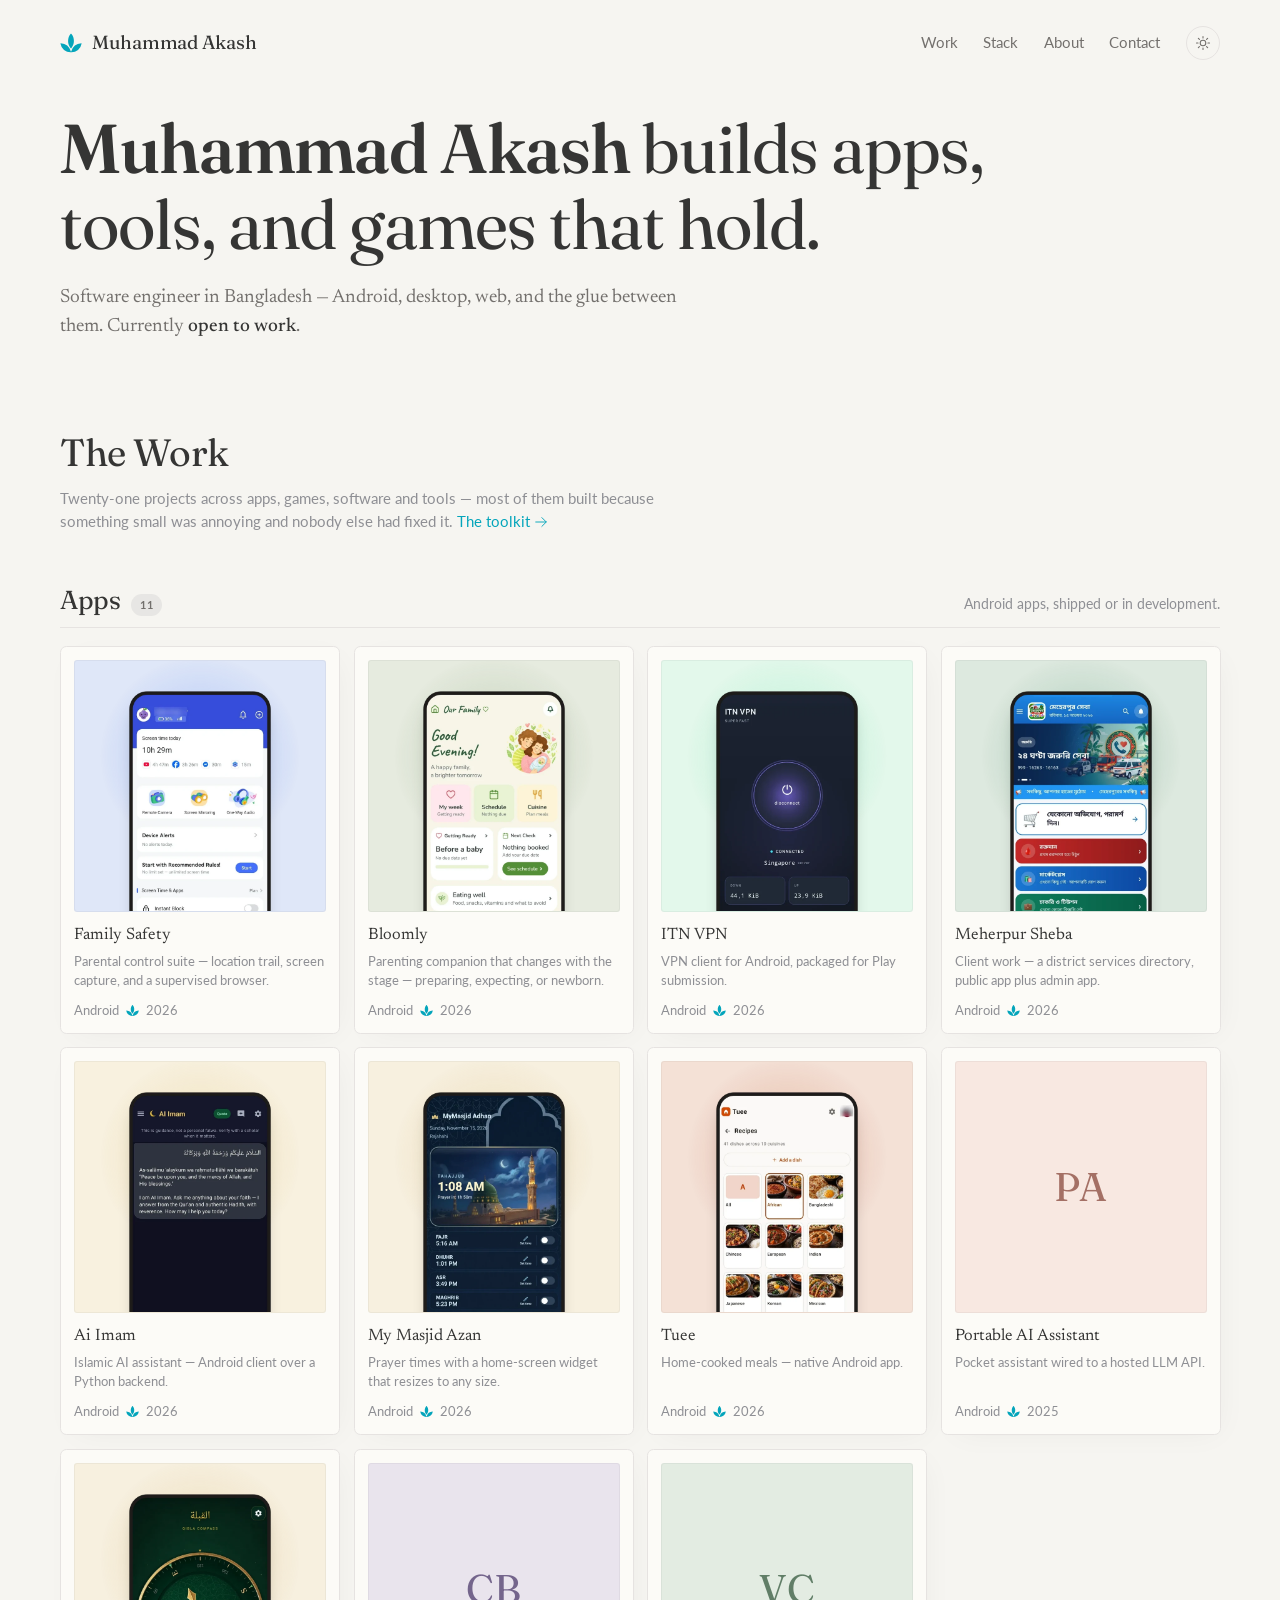
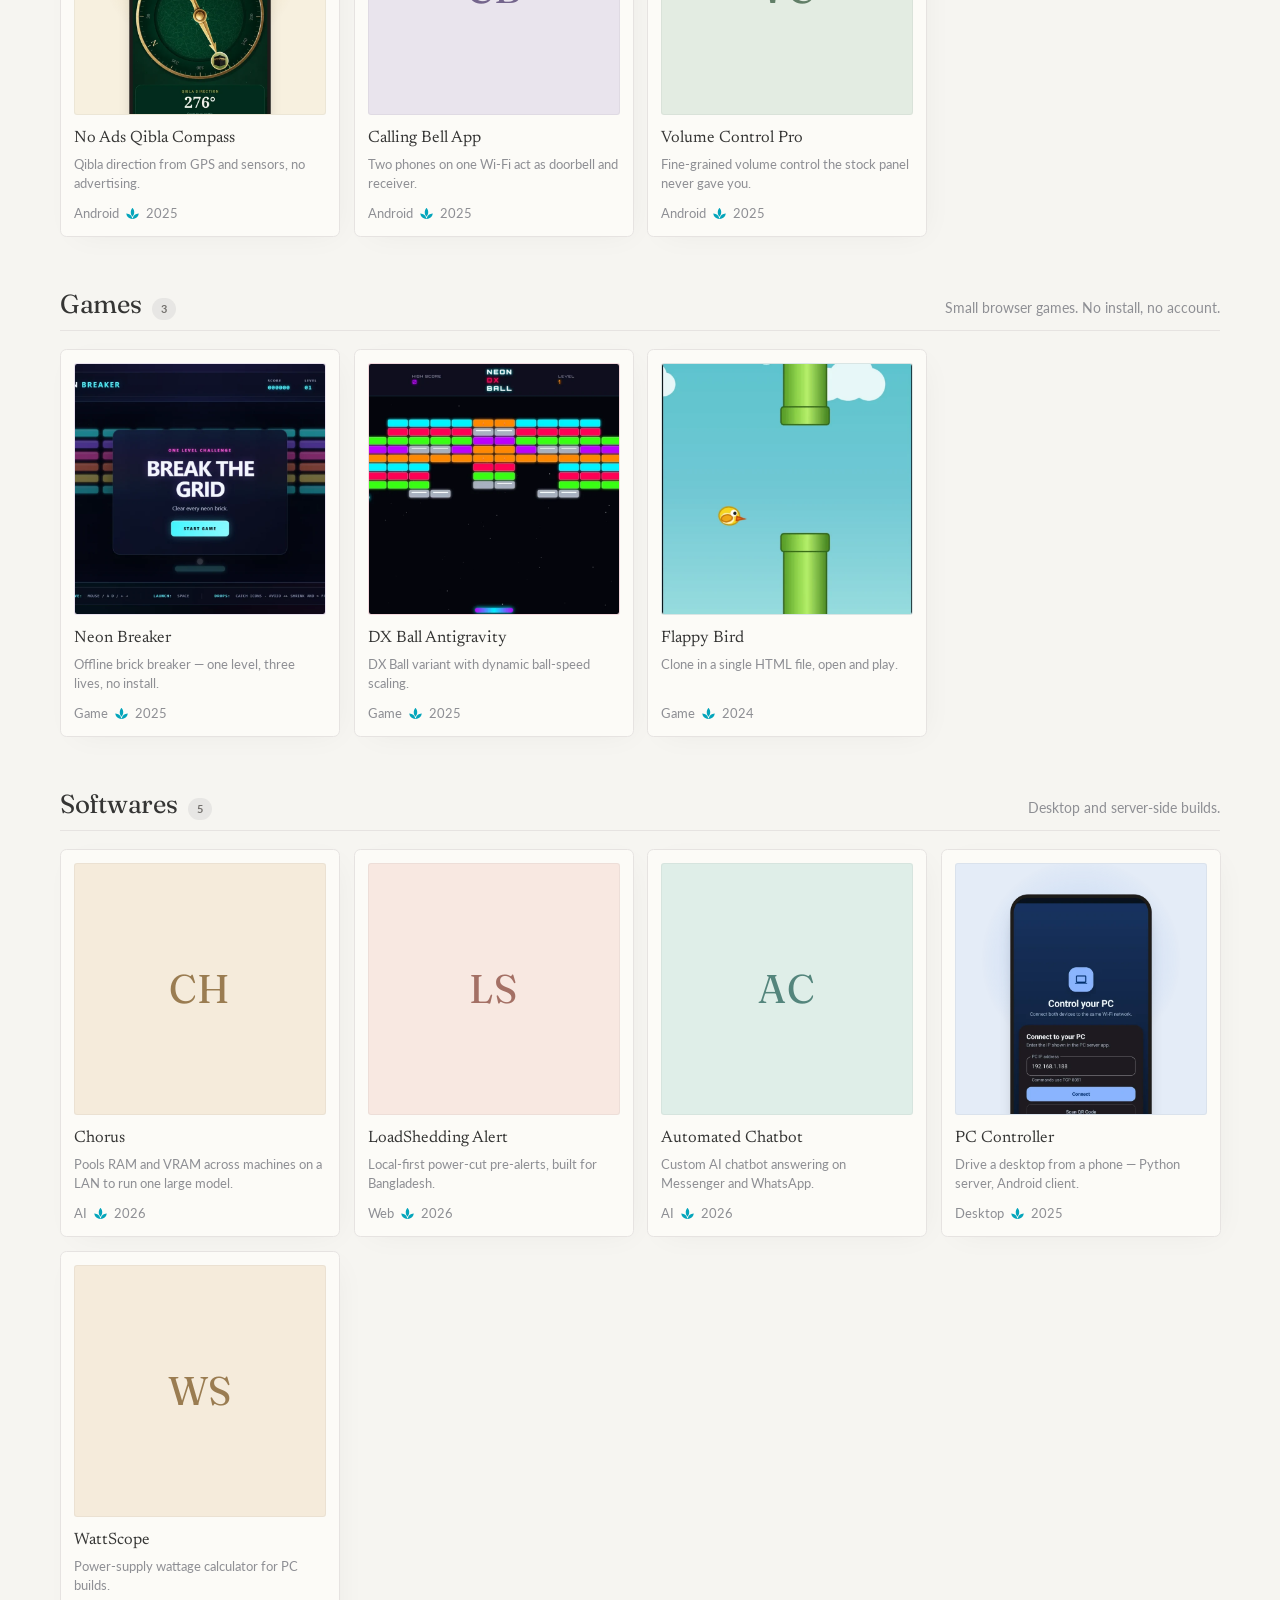
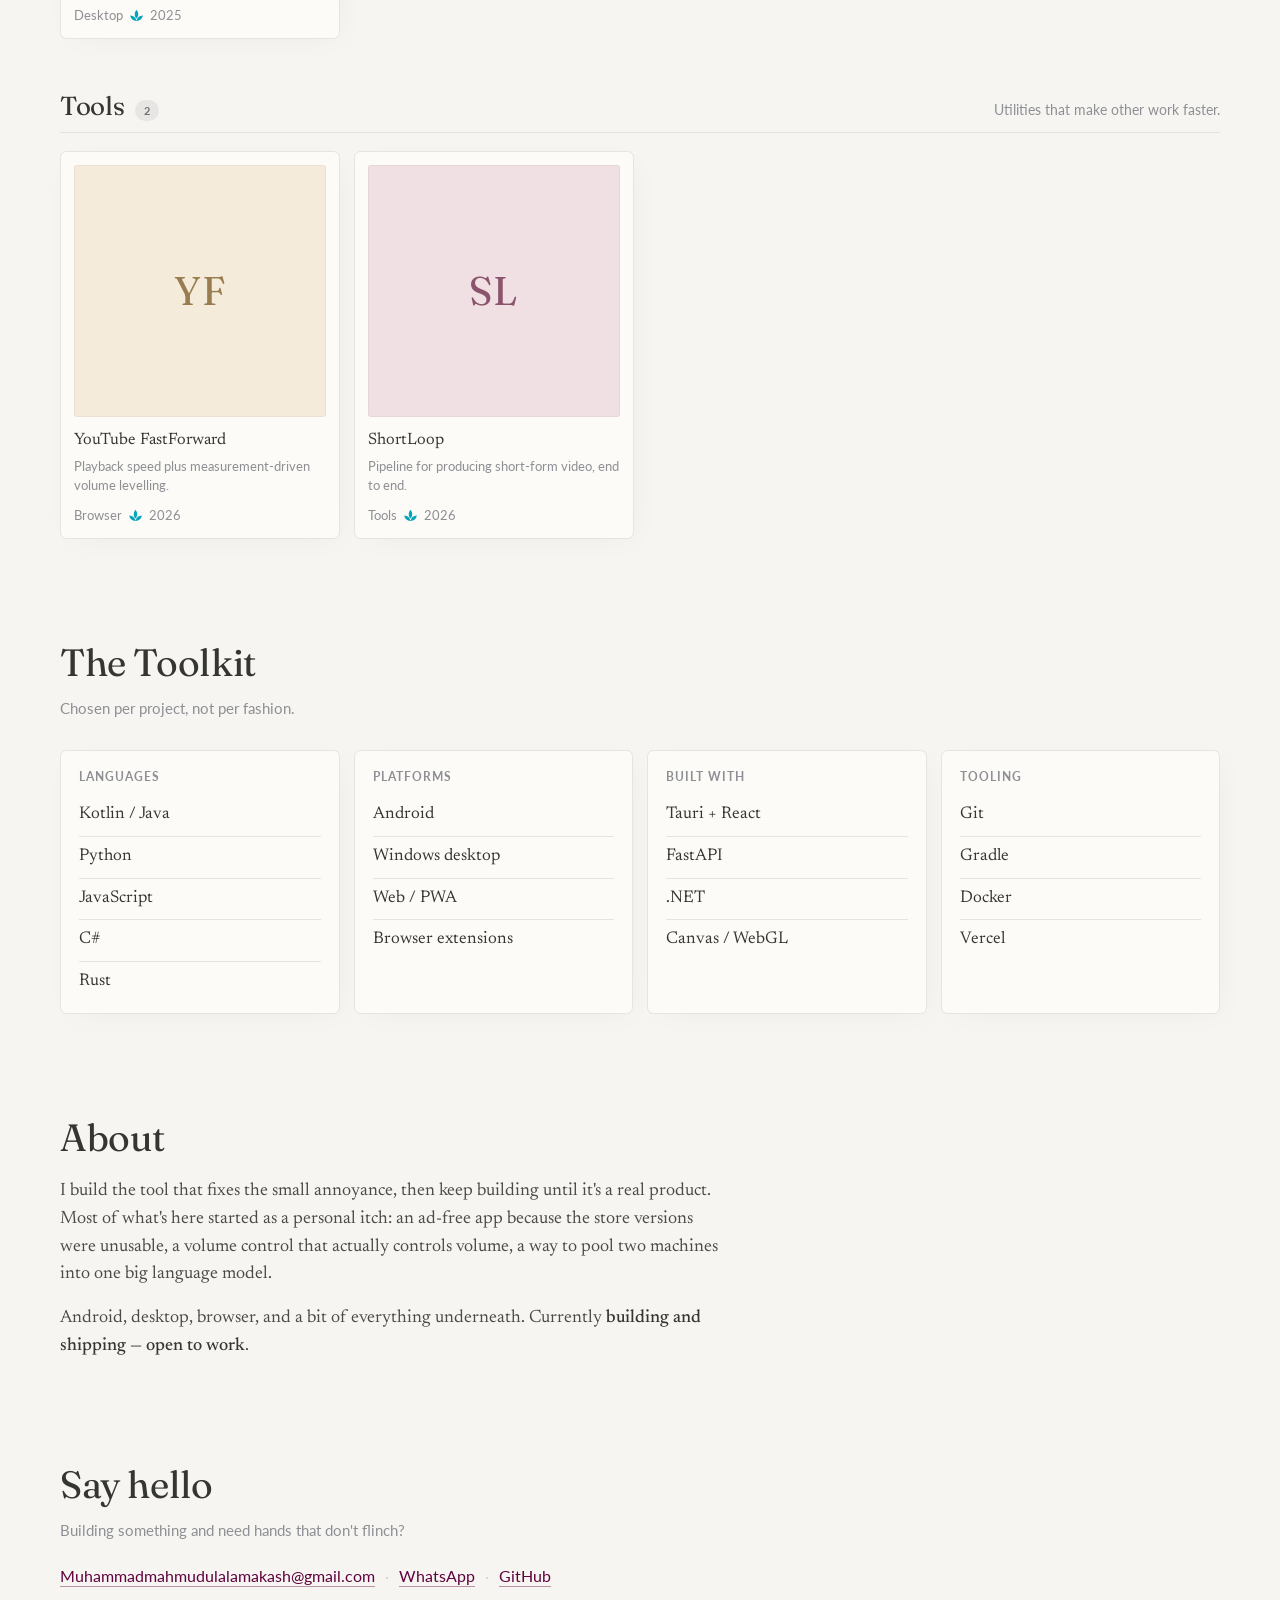
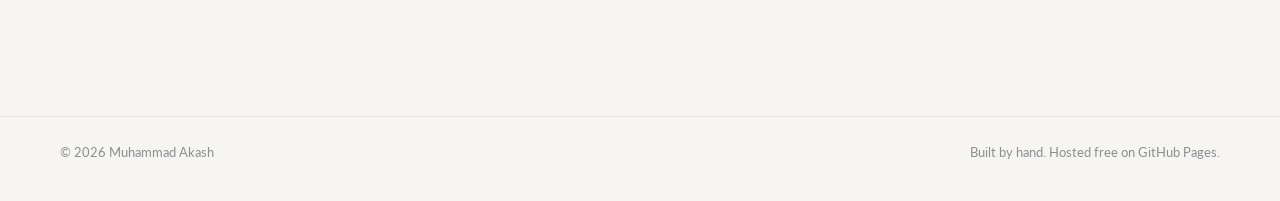
==== index.html @ bcdce010 "work: real gameplay shots for the three browser games Captured Neon Breaker, DX Ball Antigravity and" ====
<!DOCTYPE html>
<html lang="en">
<head>
<meta charset="UTF-8" />
<meta name="viewport" content="width=device-width, initial-scale=1" />
<title>Muhammad Akash</title>
<meta name="description" content="Muhammad Akash builds apps, tools, and games. Android, desktop, web — twenty-one projects." />
<meta name="color-scheme" content="light dark" />
<meta name="theme-color" content="#f6f5f1" />

<meta property="og:type" content="website" />
<meta property="og:title" content="Muhammad Akash" />
<meta property="og:description" content="Builds apps, tools, and games that hold. Android, desktop, web." />
<meta property="og:url" content="https://muhammad-akash.github.io/profile-site/" />
<meta property="og:image" content="https://muhammad-akash.github.io/profile-site/og.png" />
<meta name="twitter:card" content="summary_large_image" />
<meta name="twitter:image" content="https://muhammad-akash.github.io/profile-site/og.png" />

<link rel="icon" href="data:image/svg+xml,<svg xmlns='http://www.w3.org/2000/svg' viewBox='0 0 100 100'><rect width='100' height='100' rx='18' fill='%23f6f5f1'/><text x='50' y='72' font-size='62' font-family='Georgia,serif' text-anchor='middle' fill='%235f023e'>M</text></svg>" />

<link rel="preconnect" href="https://fonts.googleapis.com" />
<link rel="preconnect" href="https://fonts.gstatic.com" crossorigin />
<link rel="stylesheet" href="https://fonts.googleapis.com/css2?family=Fraunces:opsz,wght@9..144,400;9..144,600&family=Newsreader:ital,opsz,wght@0,6..72,400;0,6..72,500;1,6..72,400&family=Lato:wght@400;700&display=swap" />
<link rel="stylesheet" href="styles.css" />

<script>
  (function () {
    var h = document.documentElement;
    var saved = null;
    try { saved = localStorage.getItem('ma-theme'); } catch (e) {}
    if (saved === 'dark' || saved === 'light') h.dataset.theme = saved;
    else if (matchMedia('(prefers-color-scheme: dark)').matches) h.dataset.theme = 'dark';
    else h.dataset.theme = 'light';
  })();
</script>
</head>
<body>

<a class="skip" href="#work">Skip to work</a>

<svg width="0" height="0" style="position:absolute" aria-hidden="true">
  <defs>
    <symbol id="i-arrow" viewBox="0 0 24 24"><path d="M13.5 4.5 21 12l-7.5 7.5M21 12H3"/></symbol>
    <symbol id="i-sun" viewBox="0 0 24 24"><circle cx="12" cy="12" r="4.2"/><path d="M12 2.2v2.4M12 19.4v2.4M2.2 12h2.4M19.4 12h2.4M5 5l1.7 1.7M17.3 17.3 19 19M19 5l-1.7 1.7M6.7 17.3 5 19"/></symbol>
    <symbol id="i-moon" viewBox="0 0 24 24"><path d="M20 14.5A8.5 8.5 0 0 1 9.5 4a8.5 8.5 0 1 0 10.5 10.5Z"/></symbol>
    <symbol id="i-leaf" viewBox="0 0 24 24"><path d="M12.4 19.1a.5.5 0 0 1-.8 0c-5.2-5.6-5.2-15.7 0-21.1"/></symbol>
    <symbol id="i-sprout" viewBox="0 0 25 25">
      <g fill="none">
        <path fill="currentColor" d="M12.79 18.34a.41.41 0 0 1-.59 0c-4-4.22-4-12.11 0-16.32a.4.4 0 0 1 .59 0c4.06 4.21 4.06 12.1 0 16.32"/>
        <path fill="currentColor" d="M12.21 21.89a12.63 12.63 0 0 0-11.4-9.16.3.3 0 0 0-.31.33 11.67 11.67 0 0 0 12 10h.06a11.67 11.67 0 0 0 12-10 .3.3 0 0 0-.31-.33 12.63 12.63 0 0 0-11.4 9.16.3.3 0 0 1-.64 0"/>
      </g>
    </symbol>
  </defs>
</svg>

<nav class="navbar" aria-label="Main">
  <a class="logo" href="#" aria-label="Muhammad Akash, home">
    <svg class="logo-mark" viewBox="0 0 25 25" aria-hidden="true">
      <g fill="none">
        <path fill="currentColor" d="M12.79 18.34a.41.41 0 0 1-.59 0c-4-4.22-4-12.11 0-16.32a.4.4 0 0 1 .59 0c4.06 4.21 4.06 12.1 0 16.32"/>
        <path fill="currentColor" d="M12.21 21.89a12.63 12.63 0 0 0-11.4-9.16.3.3 0 0 0-.31.33 11.67 11.67 0 0 0 12 10h.06a11.67 11.67 0 0 0 12-10 .3.3 0 0 0-.31-.33 12.63 12.63 0 0 0-11.4 9.16.3.3 0 0 1-.64 0"/>
      </g>
    </svg>
    <span class="logo-word">Muhammad Akash</span>
  </a>

  <div class="nav-right">
    <a class="nav-link" href="#work">Work</a>
    <a class="nav-link" href="#stack">Stack</a>
    <a class="nav-link" href="#about">About</a>
    <a class="nav-link" href="#contact">Contact</a>
    <button class="theme-toggle" id="theme-toggle" type="button" aria-label="Toggle colour theme">
      <svg class="ico ico-sun"><use href="#i-sun"/></svg>
      <svg class="ico ico-moon"><use href="#i-moon"/></svg>
    </button>
  </div>
</nav>

<main>
  <div class="page-wrapper">

    <header class="page-header">
      <h1 class="title1 cascade" style="--cascade:0">
        <b>Muhammad Akash</b> builds apps, tools, and games that hold.
      </h1>
      <p class="subtitle cascade" style="--cascade:1">
        Software engineer in Bangladesh — Android, desktop, web, and the glue between them.
        Currently <b>open to work</b>.
      </p>
    </header>

    <div class="spacer-2xl"></div>

    <div class="cascade-fade" style="--cascade:2">

      <section id="work">
        <div class="section-head">
          <h2 class="garden-title">The Work</h2>
          <p class="subheader">
            Twenty-one projects across apps, games, software and tools — most of them
            built because something small was annoying and nobody else had fixed it.
            <a class="readmore" href="#stack">The toolkit <svg class="ico"><use href="#i-arrow"/></svg></a>
          </p>
        </div>

        <div class="group">
          <div class="group-head">
            <h3 class="group-title">Apps</h3>
            <span class="group-count">11</span>
            <p class="group-note">Android apps, shipped or in development.</p>
          </div>
          <div class="grid">

  <a class="card-link" href="project.html?p=family-safe">
              <article class="card">
                <div class="card-art" style="--tint:#2f6bff"><img src="img/family-safe/card.webp" alt="Family Safety — live location on a custom map" loading="lazy" /></div>
                <h3>Family Safety</h3>
                <p class="card-desc">Parental control suite — location trail, screen capture, and a supervised browser.</p>
                <div class="meta"><span>Android</span><svg class="growth"><use href="#i-sprout"/></svg><span>2026</span></div>
              </article>
            </a>

  <a class="card-link" href="project.html?p=bloomly">
              <article class="card">
                <div class="card-art" style="--tint:#5f8a4e"><img src="img/bloomly/card.webp" alt="Bloomly — the home screen" loading="lazy" /></div>
                <h3>Bloomly</h3>
                <p class="card-desc">Parenting companion that changes with the stage — preparing, expecting, or newborn.</p>
                <div class="meta"><span>Android</span><svg class="growth"><use href="#i-sprout"/></svg><span>2026</span></div>
              </article>
            </a>

  <a class="card-link" href="project.html?p=itn-vpn">
              <article class="card">
                <div class="card-art" style="--tint:#47e6a1"><img src="img/itn-vpn/card.webp" alt="ITN VPN — connected" loading="lazy" /></div>
                <h3>ITN VPN</h3>
                <p class="card-desc">VPN client for Android, packaged for Play submission.</p>
                <div class="meta"><span>Android</span><svg class="growth"><use href="#i-sprout"/></svg><span>2026</span></div>
              </article>
            </a>

  <a class="card-link" href="project.html?p=meherpur-sheba">
              <article class="card">
                <div class="card-art" style="--tint:#1f7a4d"><img src="img/meherpur-sheba/card.webp" alt="Meherpur Sheba — the directory home" loading="lazy" /></div>
                <h3>Meherpur Sheba</h3>
                <p class="card-desc">Client work — a district services directory, public app plus admin app.</p>
                <div class="meta"><span>Android</span><svg class="growth"><use href="#i-sprout"/></svg><span>2026</span></div>
              </article>
            </a>

  <a class="card-link" href="project.html?p=ai-imam">
              <article class="card">
                <div class="card-art" style="--tint:#e0b64a"><img src="img/ai-imam/card.webp" alt="AI Imam — the assistant" loading="lazy" /></div>
                <h3>Ai Imam</h3>
                <p class="card-desc">Islamic AI assistant — Android client over a Python backend.</p>
                <div class="meta"><span>Android</span><svg class="growth"><use href="#i-sprout"/></svg><span>2026</span></div>
              </article>
            </a>

  <a class="card-link" href="project.html?p=my-masjid-azan">
              <article class="card">
                <div class="card-art" style="--tint:#d9a94a"><img src="img/my-masjid-azan/card.webp" alt="My Masjid Adhan — prayer times" loading="lazy" /></div>
                <h3>My Masjid Azan</h3>
                <p class="card-desc">Prayer times with a home-screen widget that resizes to any size.</p>
                <div class="meta"><span>Android</span><svg class="growth"><use href="#i-sprout"/></svg><span>2026</span></div>
              </article>
            </a>

  <a class="card-link" href="project.html?p=tuee">
              <article class="card">
                <div class="card-art" style="--tint:#c2410c"><img src="img/tuee/card.webp" alt="Tuee — the recipe catalogue" loading="lazy" /></div>
                <h3>Tuee</h3>
                <p class="card-desc">Home-cooked meals — native Android app.</p>
                <div class="meta"><span>Android</span><svg class="growth"><use href="#i-sprout"/></svg><span>2026</span></div>
              </article>
            </a>

  <a class="card-link" href="project.html?p=portable-ai-assistant">
              <article class="card">
                <div class="card-art" style="--tint:#e0705c"><span>PA</span></div>
                <h3>Portable AI Assistant</h3>
                <p class="card-desc">Pocket assistant wired to a hosted LLM API.</p>
                <div class="meta"><span>Android</span><svg class="growth"><use href="#i-sprout"/></svg><span>2025</span></div>
              </article>
            </a>

  <a class="card-link" href="project.html?p=no-ads-qibla-compass">
              <article class="card">
                <div class="card-art" style="--tint:#d9a94a"><img src="img/no-ads-qibla-compass/card.webp" alt="Qibla Compass — the compass" loading="lazy" /></div>
                <h3>No Ads Qibla Compass</h3>
                <p class="card-desc">Qibla direction from GPS and sensors, no advertising.</p>
                <div class="meta"><span>Android</span><svg class="growth"><use href="#i-sprout"/></svg><span>2025</span></div>
              </article>
            </a>

  <a class="card-link" href="project.html?p=calling-bell-app">
              <article class="card">
                <div class="card-art" style="--tint:#7558b2"><span>CB</span></div>
                <h3>Calling Bell App</h3>
                <p class="card-desc">Two phones on one Wi-Fi act as doorbell and receiver.</p>
                <div class="meta"><span>Android</span><svg class="growth"><use href="#i-sprout"/></svg><span>2025</span></div>
              </article>
            </a>

  <a class="card-link" href="project.html?p=volume-control-pro">
              <article class="card">
                <div class="card-art" style="--tint:#4c8f5f"><span>VC</span></div>
                <h3>Volume Control Pro</h3>
                <p class="card-desc">Fine-grained volume control the stock panel never gave you.</p>
                <div class="meta"><span>Android</span><svg class="growth"><use href="#i-sprout"/></svg><span>2025</span></div>
              </article>
            </a>

          </div>
        </div>
        <div class="group">
          <div class="group-head">
            <h3 class="group-title">Games</h3>
            <span class="group-count">3</span>
            <p class="group-note">Small browser games. No install, no account.</p>
          </div>
          <div class="grid">

  <a class="card-link" href="project.html?p=neon-breaker">
              <article class="card">
                <div class="card-art" style="--tint:#b388ff"><img src="img/neon-breaker/card.webp" alt="Neon Breaker — one level, three lives" loading="lazy" /></div>
                <h3>Neon Breaker</h3>
                <p class="card-desc">Offline brick breaker — one level, three lives, no install.</p>
                <div class="meta"><span>Game</span><svg class="growth"><use href="#i-sprout"/></svg><span>2025</span></div>
              </article>
            </a>

  <a class="card-link" href="project.html?p=dx-ball-antigravity">
              <article class="card">
                <div class="card-art" style="--tint:#ff3d81"><img src="img/dx-ball-antigravity/card.webp" alt="DX Ball Antigravity — mid-game" loading="lazy" /></div>
                <h3>DX Ball Antigravity</h3>
                <p class="card-desc">DX Ball variant with dynamic ball-speed scaling.</p>
                <div class="meta"><span>Game</span><svg class="growth"><use href="#i-sprout"/></svg><span>2025</span></div>
              </article>
            </a>

  <a class="card-link" href="project.html?p=flappy-bird">
              <article class="card">
                <div class="card-art" style="--tint:#4aa3b8"><img src="img/flappy-bird/card.webp" alt="Flappy Bird — mid-flight" loading="lazy" /></div>
                <h3>Flappy Bird</h3>
                <p class="card-desc">Clone in a single HTML file, open and play.</p>
                <div class="meta"><span>Game</span><svg class="growth"><use href="#i-sprout"/></svg><span>2024</span></div>
              </article>
            </a>

          </div>
        </div>
        <div class="group">
          <div class="group-head">
            <h3 class="group-title">Softwares</h3>
            <span class="group-count">5</span>
            <p class="group-note">Desktop and server-side builds.</p>
          </div>
          <div class="grid">

  <a class="card-link" href="project.html?p=chorus">
              <article class="card">
                <div class="card-art" style="--tint:#c98a2e"><span>CH</span></div>
                <h3>Chorus</h3>
                <p class="card-desc">Pools RAM and VRAM across machines on a LAN to run one large model.</p>
                <div class="meta"><span>AI</span><svg class="growth"><use href="#i-sprout"/></svg><span>2026</span></div>
              </article>
            </a>

  <a class="card-link" href="project.html?p=loadshedding-alert">
              <article class="card">
                <div class="card-art" style="--tint:#e0705c"><span>LS</span></div>
                <h3>LoadShedding Alert</h3>
                <p class="card-desc">Local-first power-cut pre-alerts, built for Bangladesh.</p>
                <div class="meta"><span>Web</span><svg class="growth"><use href="#i-sprout"/></svg><span>2026</span></div>
              </article>
            </a>

  <a class="card-link" href="project.html?p=automated-chatbot">
              <article class="card">
                <div class="card-art" style="--tint:#2f9e8f"><span>AC</span></div>
                <h3>Automated Chatbot</h3>
                <p class="card-desc">Custom AI chatbot answering on Messenger and WhatsApp.</p>
                <div class="meta"><span>AI</span><svg class="growth"><use href="#i-sprout"/></svg><span>2026</span></div>
              </article>
            </a>

  <a class="card-link" href="project.html?p=pc-controller">
              <article class="card">
                <div class="card-art" style="--tint:#4f8ff7"><img src="img/pc-controller/card.webp" alt="PC Controller — connect to a PC" loading="lazy" /></div>
                <h3>PC Controller</h3>
                <p class="card-desc">Drive a desktop from a phone — Python server, Android client.</p>
                <div class="meta"><span>Desktop</span><svg class="growth"><use href="#i-sprout"/></svg><span>2025</span></div>
              </article>
            </a>

  <a class="card-link" href="project.html?p=wattscope">
              <article class="card">
                <div class="card-art" style="--tint:#c98a2e"><span>WS</span></div>
                <h3>WattScope</h3>
                <p class="card-desc">Power-supply wattage calculator for PC builds.</p>
                <div class="meta"><span>Desktop</span><svg class="growth"><use href="#i-sprout"/></svg><span>2025</span></div>
              </article>
            </a>

          </div>
        </div>
        <div class="group">
          <div class="group-head">
            <h3 class="group-title">Tools</h3>
            <span class="group-count">2</span>
            <p class="group-note">Utilities that make other work faster.</p>
          </div>
          <div class="grid">

  <a class="card-link" href="project.html?p=youtube-fastforward">
              <article class="card">
                <div class="card-art" style="--tint:#c98a2e"><span>YF</span></div>
                <h3>YouTube FastForward</h3>
                <p class="card-desc">Playback speed plus measurement-driven volume levelling.</p>
                <div class="meta"><span>Browser</span><svg class="growth"><use href="#i-sprout"/></svg><span>2026</span></div>
              </article>
            </a>

  <a class="card-link" href="project.html?p=shortloop">
              <article class="card">
                <div class="card-art" style="--tint:#a8306a"><span>SL</span></div>
                <h3>ShortLoop</h3>
                <p class="card-desc">Pipeline for producing short-form video, end to end.</p>
                <div class="meta"><span>Tools</span><svg class="growth"><use href="#i-sprout"/></svg><span>2026</span></div>
              </article>
            </a>

          </div>
        </div>
      </section>

      <section id="stack" class="section-gap">
        <div class="section-head">
          <h2 class="garden-title">The Toolkit</h2>
          <p class="subheader">Chosen per project, not per fashion.</p>
        </div>

        <div class="list-grid">
          <div class="list-card">
            <h3>Languages</h3>
            <ul><li>Kotlin / Java</li><li>Python</li><li>JavaScript</li><li>C#</li><li>Rust</li></ul>
          </div>
          <div class="list-card">
            <h3>Platforms</h3>
            <ul><li>Android</li><li>Windows desktop</li><li>Web / PWA</li><li>Browser extensions</li></ul>
          </div>
          <div class="list-card">
            <h3>Built with</h3>
            <ul><li>Tauri + React</li><li>FastAPI</li><li>.NET</li><li>Canvas / WebGL</li></ul>
          </div>
          <div class="list-card">
            <h3>Tooling</h3>
            <ul><li>Git</li><li>Gradle</li><li>Docker</li><li>Vercel</li></ul>
          </div>
        </div>
      </section>

      <section id="about" class="section-gap">
        <div class="section-head">
          <h2 class="garden-title">About</h2>
        </div>
        <div class="prose">
          <p>
            I build the tool that fixes the small annoyance, then keep building until it's
            a real product. Most of what's here started as a personal itch: an ad-free app
            because the store versions were unusable, a volume control that actually
            controls volume, a way to pool two machines into one big language model.
          </p>
          <p>
            Android, desktop, browser, and a bit of everything underneath. Currently
            <b>building and shipping — open to work</b>.
          </p>
        </div>
      </section>

      <section id="contact" class="section-gap">
        <div class="section-head">
          <h2 class="garden-title">Say hello</h2>
          <p class="subheader">Building something and need hands that don't flinch?</p>
        </div>
        <div class="contact-row">
          <a class="contact-link" href="mailto:Muhammadmahmudulalamakash@gmail.com">
            Muhammadmahmudulalamakash@gmail.com
          </a>
          <span class="contact-sep" aria-hidden="true">·</span>
          <a class="contact-link" href="https://wa.me/8801774593217" target="_blank" rel="noopener">WhatsApp</a>
          <span class="contact-sep" aria-hidden="true">·</span>
          <a class="contact-link" href="https://github.com/Muhammad-Akash" target="_blank" rel="noopener">GitHub</a>
        </div>
      </section>

    </div>
  </div>
</main>

<footer class="site-footer">
  <div class="footer-inner">
    <span>© <span id="year">2026</span> Muhammad Akash</span>
    <span class="footer-note">Built by hand. Hosted free on GitHub Pages.</span>
  </div>
</footer>

<script src="script.js" defer></script>
</body>
</html>
---- styles.css ----
/* ============================================================
   Muhammad Akash — warm editorial pass
   Palette, spacing and card behaviour after maggieappleton.com
   ============================================================ */

/* ---------- tokens ---------- */
:root {
  color-scheme: light;

  --white: #fff;
  --light-cream: #fcfbf7;
  --cream: #f6f5f1;
  --tinted-cream: #e6e3e1;

  --black: #353534;
  --gray-800: #4a4a46;
  --gray-600: #73706d;
  --gray-500: #8e8f94;
  --gray-300: #d3d3d1;

  --crimson: #5f023e;
  --bright-crimson: #960462;
  --sea-blue: #04a5bb;
  --purple: #7558b2;

  --font-display: 'Fraunces', 'Newsreader', Georgia, 'Times New Roman', serif;
  --font-body: 'Newsreader', Georgia, 'Times New Roman', serif;
  --font-sans: 'Lato', system-ui, -apple-system, 'Segoe UI', sans-serif;

  --radius-sm: .2rem;
  --radius: .4rem;
  --radius-lg: .6rem;

  --shadow-sm:
    .2px .2px .8px -10px #280a0004, .4px .4px 2px -10px #280a0005,
    .8px .8px 3.8px -10px #280a0006, 1.3px 1.3px 6.7px -10px #280a0008,
    2.5px 2.5px 12.5px -10px #280a0009, 6px 6px 30px -10px #280a000d;
  --shadow-md:
    .2px .4px .8px -10px #00000008, .4px .9px 2px -10px #00000008,
    .8px 1.8px 3.8px -10px #0000000a, 1.3px 3.1px 6.7px -10px #0000000b,
    2.5px 5.8px 12.5px -10px #0000000f, 6px 14px 30px -10px #00000014;

  --ease-out: cubic-bezier(.23, 1, .32, 1);
  --ease-spring: cubic-bezier(.34, 1.36, .64, 1);

  --gutter: clamp(20px, 4vw, 40px);
  --max: 1240px;
}

html[data-theme='dark'] {
  color-scheme: dark;
  --white: #252420;
  --light-cream: #252420;
  --cream: #1c1b18;
  --tinted-cream: #3a3835;

  --black: #c2bfba;
  --gray-800: #d4d1cc;
  --gray-600: #a8a5a0;
  --gray-500: #8e8f94;
  --gray-300: #4a4845;

  --crimson: #e85aab;
  --bright-crimson: #ff7ac4;
  --sea-blue: #2bc4da;
  --purple: #9b7fd9;

  --shadow-sm: 0 2px 8px rgba(0, 0, 0, .3);
  --shadow-md: 0 4px 16px rgba(0, 0, 0, .4);
}

/* ---------- reset ---------- */
*, *::before, *::after { box-sizing: border-box; }
html { -webkit-text-size-adjust: 100%; scroll-behavior: smooth; }

body {
  margin: 0;
  background: var(--cream);
  color: var(--black);
  font-family: var(--font-body);
  font-size: clamp(18px, 1.35vw, 21px);
  line-height: 1.45;
  -webkit-font-smoothing: antialiased;
  -moz-osx-font-smoothing: grayscale;
  font-optical-sizing: auto;
}

h1, h2, h3, h4, p, ul, ol, figure, dl, dd { margin: 0; padding: 0; }
ul, ol { list-style: none; }
a { color: inherit; text-decoration: none; }
img, svg { display: block; max-width: 100%; }
button { font: inherit; color: inherit; background: none; border: 0; cursor: pointer; }

:focus-visible { outline: 2px solid var(--sea-blue); outline-offset: 3px; border-radius: var(--radius-sm); }

.ico { width: 18px; height: 18px; fill: none; stroke: currentColor; stroke-width: 1.6; stroke-linecap: round; stroke-linejoin: round; }

.skip {
  position: absolute; left: -9999px; top: 0; z-index: 99;
  padding: 12px 18px; background: var(--crimson); color: var(--cream); border-radius: 0 0 var(--radius) 0;
  font-family: var(--font-sans); font-size: 14px;
}
.skip:focus { left: 0; }

/* ---------- nav ---------- */
.navbar {
  max-width: var(--max);
  margin: 0 auto;
  padding: 26px var(--gutter) 10px;
  display: flex; align-items: center; justify-content: space-between; gap: 20px;
}

.logo { display: inline-flex; align-items: center; gap: 10px; }
.logo-mark { width: 22px; height: 22px; color: var(--sea-blue); transition: transform .5s var(--ease-spring); }
.logo:hover .logo-mark { transform: rotate(-12deg) scale(1.08); }
.logo-word {
  font-family: var(--font-display);
  font-size: 19px; font-weight: 400; letter-spacing: -.005em;
}

.nav-right { display: flex; align-items: center; gap: clamp(14px, 2vw, 26px); }
.nav-link {
  font-family: var(--font-sans);
  font-size: 15px;
  color: var(--gray-600);
  transition: color .18s ease;
  position: relative;
}
.nav-link::after {
  content: ''; position: absolute; left: 0; right: 0; bottom: -3px;
  height: 1px; background: currentColor; transform: scaleX(0); transform-origin: left;
  transition: transform .25s var(--ease-out);
}
.nav-link:hover { color: var(--crimson); }
.nav-link:hover::after { transform: scaleX(1); }

.theme-toggle {
  display: grid; place-items: center;
  width: 34px; height: 34px;
  border: 1px solid var(--tinted-cream);
  border-radius: 50%;
  color: var(--gray-600);
  transition: color .18s, border-color .18s, transform .4s var(--ease-spring);
}
.theme-toggle:hover { color: var(--crimson); border-color: var(--gray-300); transform: rotate(15deg); }
.theme-toggle .ico { width: 16px; height: 16px; }
html[data-theme='light'] .ico-moon { display: none; }
html[data-theme='dark'] .ico-sun { display: none; }

/* ---------- page ---------- */
.page-wrapper {
  max-width: var(--max);
  margin: 0 auto;
  padding: 40px var(--gutter) 0;
}

.page-header { max-width: 1100px; }

.title1 {
  font-family: var(--font-display);
  font-size: clamp(34px, 5.4vw, 72px);
  font-weight: 400;
  line-height: 1.1;
  letter-spacing: -.015em;
  text-wrap: balance;
}
.title1 b { font-weight: 600; }

.subtitle {
  margin-top: 22px;
  max-width: 58ch;
  font-family: var(--font-body);
  font-size: clamp(17px, 1.5vw, 21px);
  line-height: 1.5;
  color: var(--gray-600);
}
.subtitle b { color: var(--black); font-weight: 500; }

.spacer-2xl { height: clamp(48px, 7vw, 90px); }

/* ---------- sections ---------- */
.section-gap { margin-top: clamp(56px, 8vw, 104px); }

.section-head { max-width: 900px; }

.garden-title {
  font-family: var(--font-display);
  font-size: clamp(25px, 3vw, 38px);
  font-weight: 400;
  letter-spacing: -.01em;
  line-height: 1.15;
}

.subheader {
  margin-top: 12px;
  font-family: var(--font-sans);
  font-size: 15px;
  line-height: 1.55;
  color: var(--gray-500);
  max-width: 66ch;
}

.readmore {
  color: var(--sea-blue);
  white-space: nowrap;
  display: inline-flex; align-items: center; gap: 4px;
}
.readmore .ico { width: 14px; height: 14px; transition: transform .25s var(--ease-out); }
.readmore:hover .ico { transform: translateX(3px); }

/* ---------- work groups ---------- */
.group + .group { margin-top: clamp(30px, 4vw, 48px); }

.group-head {
  display: flex;
  align-items: baseline;
  gap: 10px;
  flex-wrap: wrap;
  margin-top: clamp(34px, 4.5vw, 52px);
  padding-bottom: 10px;
  border-bottom: 1px solid var(--tinted-cream);
}

.group-title {
  font-family: var(--font-display);
  font-size: clamp(20px, 2.2vw, 26px);
  font-weight: 400;
  letter-spacing: -.01em;
  line-height: 1.2;
}

.group-count {
  font-family: var(--font-sans);
  font-size: 11px;
  font-weight: 700;
  letter-spacing: .05em;
  color: var(--gray-600);
  background: color-mix(in srgb, var(--gray-500) 14%, transparent);
  border-radius: 100px;
  padding: 3px 9px;
}

.group-note {
  font-family: var(--font-sans);
  font-size: 14px;
  color: var(--gray-500);
  margin-left: auto;
}

.group .grid { margin-top: 18px; }

/* ---------- work grid ---------- */
.grid {
  display: grid;
  grid-template-columns: repeat(4, minmax(0, 1fr));
  gap: 14px;
  margin-top: 30px;
}

.card-link { display: block; }

.card {
  display: flex; flex-direction: column;
  height: 100%;
  padding: 13px;
  background: var(--light-cream);
  border: 1px solid var(--tinted-cream);
  border-radius: var(--radius);
  box-shadow: var(--shadow-sm);
  transition: transform .24s var(--ease-spring), box-shadow .18s ease, border-color .18s ease;
  will-change: transform;
}
.card-link:hover .card {
  transform: scale(1.02);
  box-shadow: var(--shadow-md);
  border-color: var(--gray-300);
}
.card-link:active .card { transform: scale(1); transition-duration: .12s; }

.card-art {
  aspect-ratio: 1;
  border-radius: var(--radius-sm);
  display: grid; place-items: center;
  background: var(--cream);
  background: color-mix(in srgb, var(--tint, var(--gray-300)) 14%, var(--light-cream));
  border: 1px solid rgba(53, 53, 52, .05);
  overflow: hidden;
}
html[data-theme='dark'] .card-art {
  border-color: rgba(255, 255, 255, .04);
  background: color-mix(in srgb, var(--tint, var(--gray-300)) 22%, var(--light-cream));
}

.card-art span {
  font-family: var(--font-display);
  font-size: clamp(26px, 3.2vw, 40px);
  font-weight: 400;
  letter-spacing: .03em;
  color: color-mix(in srgb, var(--tint, var(--gray-500)) 45%, var(--gray-600));
  transition: transform .35s var(--ease-spring), color .2s;
}
.card-link:hover .card-art span { transform: scale(1.07); color: color-mix(in srgb, var(--tint, var(--crimson)) 70%, var(--gray-600)); }

.card-art img {
  width: 100%;
  height: 100%;
  display: block;
  object-fit: cover;
  transition: transform .6s var(--ease-out);
}
.card-link:hover .card-art img { transform: scale(1.045); }

.card h3 {
  margin: 13px 0 6px;
  font-family: var(--font-body);
  font-size: clamp(16.5px, 1.25vw, 18px);
  font-weight: 400;
  line-height: 1.3;
  transition: color .18s ease;
}
.card-link:hover h3 { color: var(--crimson); }

.card-desc {
  font-family: var(--font-sans);
  font-size: 13px;
  line-height: 1.45;
  color: var(--gray-500);
  flex: 1;
}

.meta {
  display: flex; align-items: center; gap: 7px;
  margin-top: 12px;
  font-family: var(--font-sans);
  font-size: 12.5px;
  color: var(--gray-500);
}
.growth { width: 13px; height: 13px; color: var(--sea-blue); flex: none; transform-origin: 50% 100%; }
.card-link:hover .growth { animation: sway .55s ease-in-out 1; }

@keyframes sway {
  0%, 100% { transform: rotate(0); }
  25% { transform: rotate(-10deg); }
  55% { transform: rotate(8deg); }
  80% { transform: rotate(-4deg); }
}

/* ---------- toolkit ---------- */
.list-grid {
  display: grid;
  grid-template-columns: repeat(4, minmax(0, 1fr));
  gap: 14px;
  margin-top: 30px;
}

.list-card {
  padding: 18px;
  background: var(--light-cream);
  border: 1px solid var(--tinted-cream);
  border-radius: var(--radius);
  box-shadow: var(--shadow-sm);
}
.list-card h3 {
  font-family: var(--font-sans);
  font-size: 11.5px; font-weight: 700;
  letter-spacing: .09em; text-transform: uppercase;
  color: var(--gray-500);
  margin-bottom: 10px;
}
.list-card li {
  font-family: var(--font-body);
  font-size: 17px;
  padding: 8px 0;
  border-bottom: 1px solid var(--tinted-cream);
}
.list-card li:last-child { border-bottom: 0; padding-bottom: 0; }

/* ---------- prose ---------- */
.prose { margin-top: 18px; }
.prose p {
  max-width: 66ch;
  margin-bottom: 16px;
  color: var(--gray-800);
  font-size: clamp(18px, 1.4vw, 20px);
  line-height: 1.55;
}
.prose p:last-child { margin-bottom: 0; }
.prose b { color: var(--black); font-weight: 500; }

/* ---------- contact ---------- */
.contact-row {
  display: flex; flex-wrap: wrap; align-items: center; gap: 10px;
  margin-top: 22px;
  font-family: var(--font-sans);
  font-size: 16px;
}
.contact-link {
  color: var(--crimson);
  text-decoration: underline;
  text-decoration-thickness: 1px;
  text-underline-offset: 4px;
  text-decoration-color: color-mix(in srgb, var(--crimson) 40%, transparent);
  transition: text-decoration-color .2s;
  word-break: break-word;
}
.contact-link:hover { text-decoration-color: var(--crimson); }
.contact-sep { color: var(--gray-300); }

/* ---------- footer ---------- */
.site-footer {
  margin-top: clamp(70px, 10vw, 130px);
  border-top: 1px solid var(--tinted-cream);
}
.footer-inner {
  max-width: var(--max);
  margin: 0 auto;
  padding: 26px var(--gutter) 40px;
  display: flex; justify-content: space-between; gap: 16px; flex-wrap: wrap;
  font-family: var(--font-sans);
  font-size: 13px;
  color: var(--gray-500);
}

/* ---------- cascade ---------- */
.cascade { animation: cascadeIn .7s var(--ease-out) both; animation-delay: calc(var(--cascade) * 100ms); }
.cascade-fade { animation: cascadeIn .8s var(--ease-out) both; animation-delay: calc(var(--cascade) * 100ms); }

@keyframes cascadeIn {
  from { opacity: 0; transform: translateY(10px); }
  to { opacity: 1; transform: none; }
}

/* ============================================================
   project page
   ============================================================ */
.project {
  max-width: var(--max);
  margin: 0 auto;
  padding: 30px var(--gutter) 0;
}

.back-link {
  display: inline-flex; align-items: center; gap: 7px;
  font-family: var(--font-sans); font-size: 14px;
  color: var(--gray-500);
  transition: color .18s, gap .18s;
}
.back-link .ico { width: 15px; height: 15px; transform: rotate(180deg); }
.back-link:hover { color: var(--crimson); gap: 10px; }

.project-kicker {
  margin-top: 34px;
  display: flex; align-items: center; gap: 9px;
  font-family: var(--font-sans);
  font-size: 12px; letter-spacing: .09em; text-transform: uppercase;
  color: var(--gray-500);
}
.project-kicker .sep { color: var(--gray-300); }

.project-title {
  margin-top: 12px;
  font-family: var(--font-display);
  font-size: clamp(36px, 5.6vw, 72px);
  font-weight: 400;
  line-height: 1.05;
  letter-spacing: -.02em;
}

.project-summary {
  margin-top: 16px;
  max-width: 58ch;
  font-size: clamp(18px, 1.5vw, 22px);
  line-height: 1.45;
  color: var(--gray-600);
}

.tags { display: flex; flex-wrap: wrap; gap: 6px; margin-top: 22px; }
.tags li {
  font-family: var(--font-sans);
  font-size: 12px;
  padding: 5px 10px;
  border: 1px solid var(--tinted-cream);
  border-radius: 99px;
  color: var(--gray-600);
  background: var(--light-cream);
}

.project-cover {
  margin: 40px 0 52px;
  aspect-ratio: 16 / 6.5;
  border-radius: var(--radius-lg);
  border: 1px solid var(--tinted-cream);
  background: var(--cream);
  display: grid; place-items: center;
  overflow: hidden;
}
.cover-tile { display: grid; place-items: center; gap: 8px; }
.cover-initials {
  font-family: var(--font-display);
  font-size: clamp(56px, 11vw, 130px);
  line-height: .85;
  letter-spacing: .02em;
  color: rgba(53, 53, 52, .18);
}
html[data-theme='dark'] .cover-initials { color: rgba(194, 191, 186, .18); }
.cover-note {
  font-family: var(--font-sans);
  font-size: 11px; letter-spacing: .14em; text-transform: uppercase;
  color: var(--gray-500);
}
.cover-img { width: 100%; height: 100%; object-fit: cover; }

.project-grid {
  display: grid;
  grid-template-columns: minmax(0, 1fr) 270px;
  gap: clamp(28px, 4vw, 60px);
  align-items: start;
}

.project-body { display: grid; gap: 34px; max-width: 66ch; }
.project-body h2 {
  font-family: var(--font-display);
  font-size: clamp(22px, 2.4vw, 30px);
  font-weight: 400;
  letter-spacing: -.01em;
  margin-bottom: 10px;
}
.project-body p {
  color: var(--gray-800);
  font-size: clamp(17px, 1.35vw, 19px);
  line-height: 1.6;
  margin-bottom: 12px;
}
.project-body p:last-child { margin-bottom: 0; }

.project-aside {
  display: grid; gap: 12px;
  position: sticky; top: 24px;
}
.spec {
  padding: 16px;
  background: var(--light-cream);
  border: 1px solid var(--tinted-cream);
  border-radius: var(--radius);
  box-shadow: var(--shadow-sm);
}
.spec h2 {
  font-family: var(--font-sans);
  font-size: 11px; font-weight: 700;
  letter-spacing: .09em; text-transform: uppercase;
  color: var(--gray-500);
  margin-bottom: 12px;
}
.spec dl { display: grid; gap: 9px; }
.spec dl > div { display: flex; align-items: baseline; justify-content: space-between; gap: 12px; }
.spec dt { font-family: var(--font-sans); font-size: 13px; color: var(--gray-500); }
.spec dd { font-family: var(--font-sans); font-size: 13px; color: var(--black); text-align: right; }
.spec-stack { display: flex; flex-wrap: wrap; gap: 5px; }
.spec-stack li {
  font-family: var(--font-sans); font-size: 11.5px;
  padding: 4px 8px; border-radius: 99px;
  border: 1px solid var(--tinted-cream);
  color: var(--gray-600);
}
.spec-links { display: grid; gap: 8px; }
.spec-links a { font-family: var(--font-sans); font-size: 13px; color: var(--crimson); text-decoration: underline; text-underline-offset: 3px; }

.gallery {
  display: grid;
  grid-template-columns: repeat(3, minmax(0, 1fr));
  gap: 20px;
  margin-top: 52px;
}
@media (max-width: 900px) {
  .gallery { grid-template-columns: repeat(2, minmax(0, 1fr)); }
}
@media (max-width: 560px) {
  .gallery { grid-template-columns: minmax(0, 1fr); }
}
.gallery figure {
  border: 1px solid var(--tinted-cream);
  border-radius: var(--radius);
  overflow: hidden;
  background: var(--light-cream);
}
.gallery img { width: 100%; height: auto; display: block; }

/* a single screenshot gets more room than one grid column */
.gallery:has(figure:only-child) figure { grid-column: span 2; }
@media (max-width: 560px) {
  .gallery:has(figure:only-child) figure { grid-column: span 1; }
}
.gallery figcaption {
  padding: 12px 16px;
  font-family: var(--font-sans); font-size: 12.5px; color: var(--gray-500);
  border-top: 1px solid var(--tinted-cream);
}

.pager { display: grid; grid-template-columns: 1fr 1fr; gap: 14px; margin-top: 64px; }
.pager[hidden] { display: none; }
.pager-link {
  display: grid; gap: 6px;
  padding: 20px;
  border: 1px solid var(--tinted-cream);
  border-radius: var(--radius);
  background: var(--light-cream);
  box-shadow: var(--shadow-sm);
  transition: transform .24s var(--ease-spring), box-shadow .18s;
}
.pager-link:hover { transform: scale(1.02); box-shadow: var(--shadow-md); }
.pager-link span { font-family: var(--font-sans); font-size: 12px; color: var(--gray-500); }
.pager-link strong { font-family: var(--font-display); font-size: 22px; font-weight: 400; }
.pager-next { text-align: right; }

.project-note {
  padding: 20px;
  border: 1px solid var(--tinted-cream);
  border-radius: var(--radius);
  background: var(--light-cream);
  font-family: var(--font-sans); font-size: 15px; color: var(--gray-600);
}
.project-note[hidden] { display: none; }

/* ---------- responsive ---------- */
@media (max-width: 1080px) {
  .grid, .list-grid { grid-template-columns: repeat(3, minmax(0, 1fr)); }
  .project-grid { grid-template-columns: 1fr; }
  .project-aside { position: static; grid-template-columns: repeat(auto-fit, minmax(200px, 1fr)); }
}

@media (max-width: 760px) {
  .navbar { padding-top: 20px; }
  .nav-link { display: none; }
  .grid { grid-template-columns: repeat(2, minmax(0, 1fr)); gap: 12px; }
  .list-grid { grid-template-columns: repeat(2, minmax(0, 1fr)); }
  .card { padding: 11px; }
  .card h3 { margin-top: 11px; }
  .pager { grid-template-columns: 1fr; }
  .pager-next { text-align: left; }
  .project-cover { aspect-ratio: 16 / 9; margin: 28px 0 36px; }
}

@media (max-width: 460px) {
  .grid { grid-template-columns: 1fr; }
  .list-grid { grid-template-columns: 1fr; }
  .footer-inner { flex-direction: column; gap: 8px; }
  .contact-row { font-size: 15px; }
}

@media (prefers-reduced-motion: reduce) {
  *, *::before, *::after {
    animation-duration: .001ms !important;
    animation-iteration-count: 1 !important;
    transition-duration: .001ms !important;
  }
  html { scroll-behavior: auto; }
}
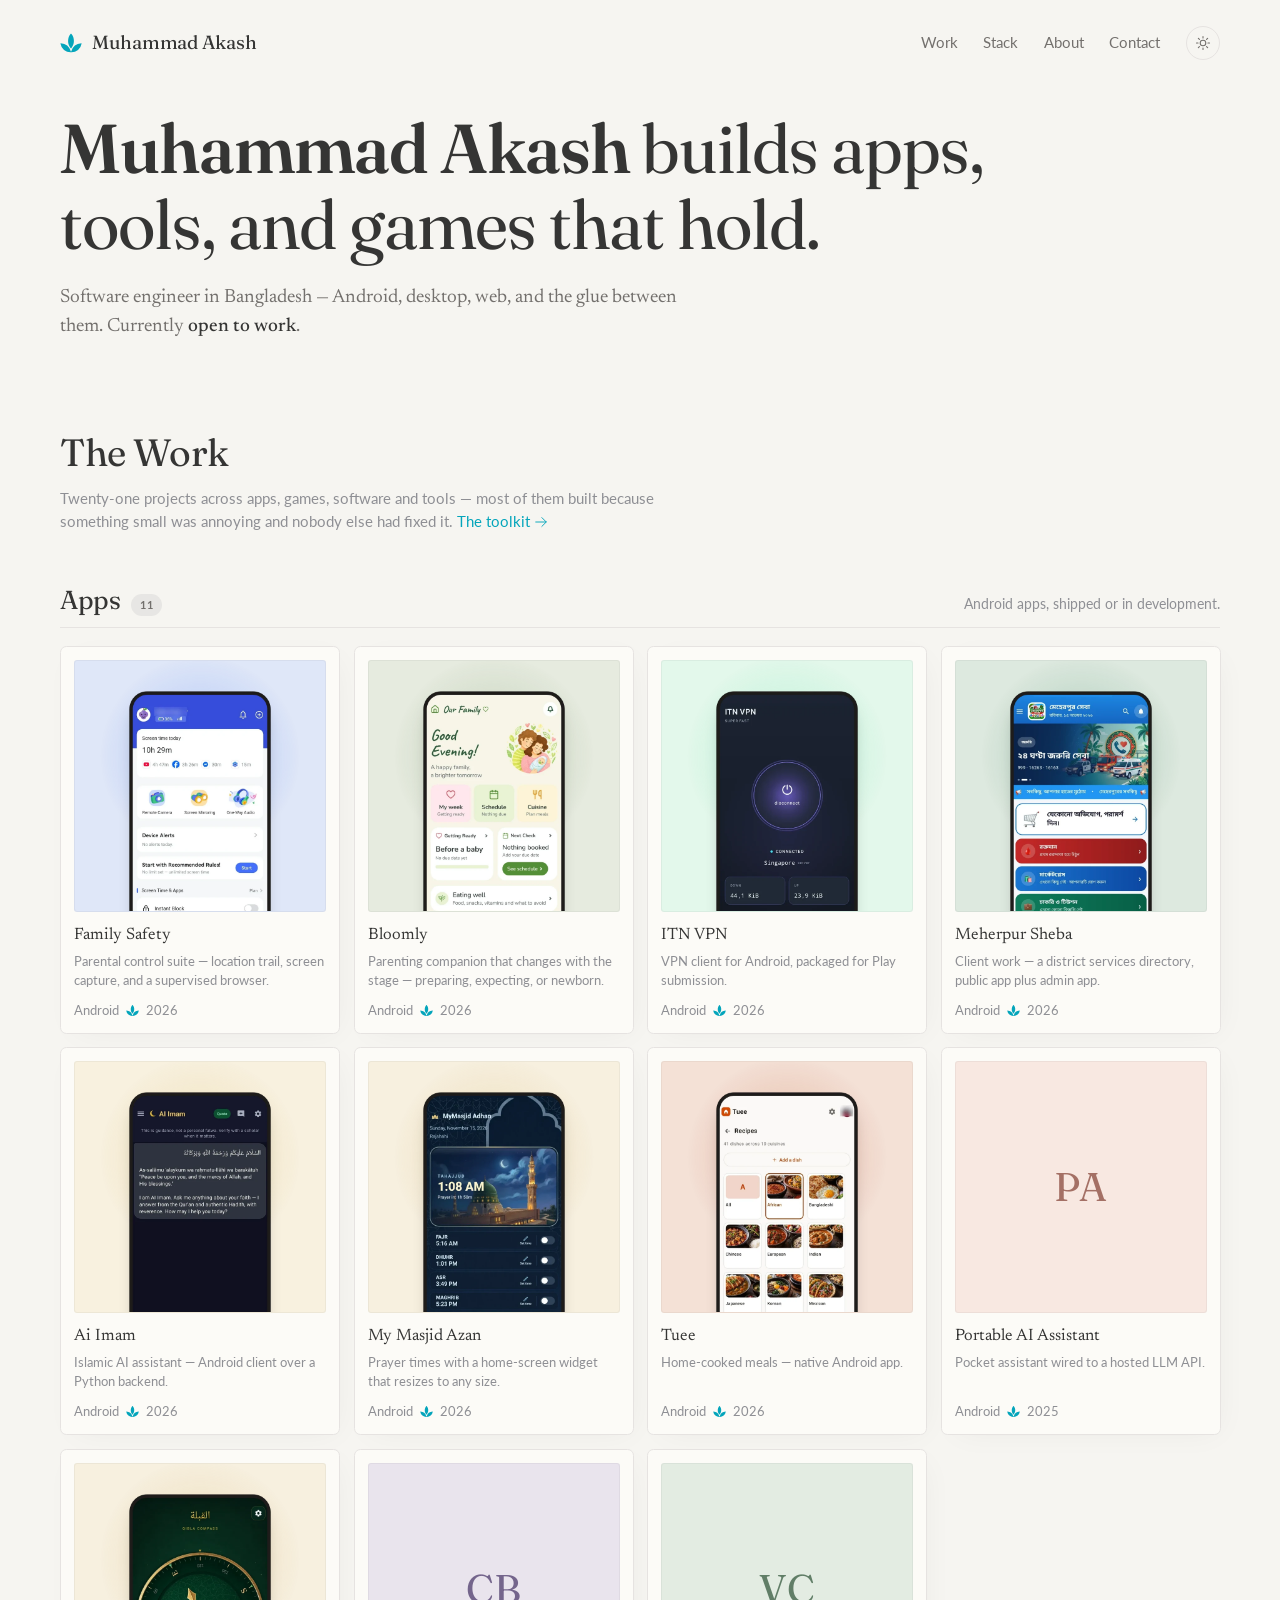
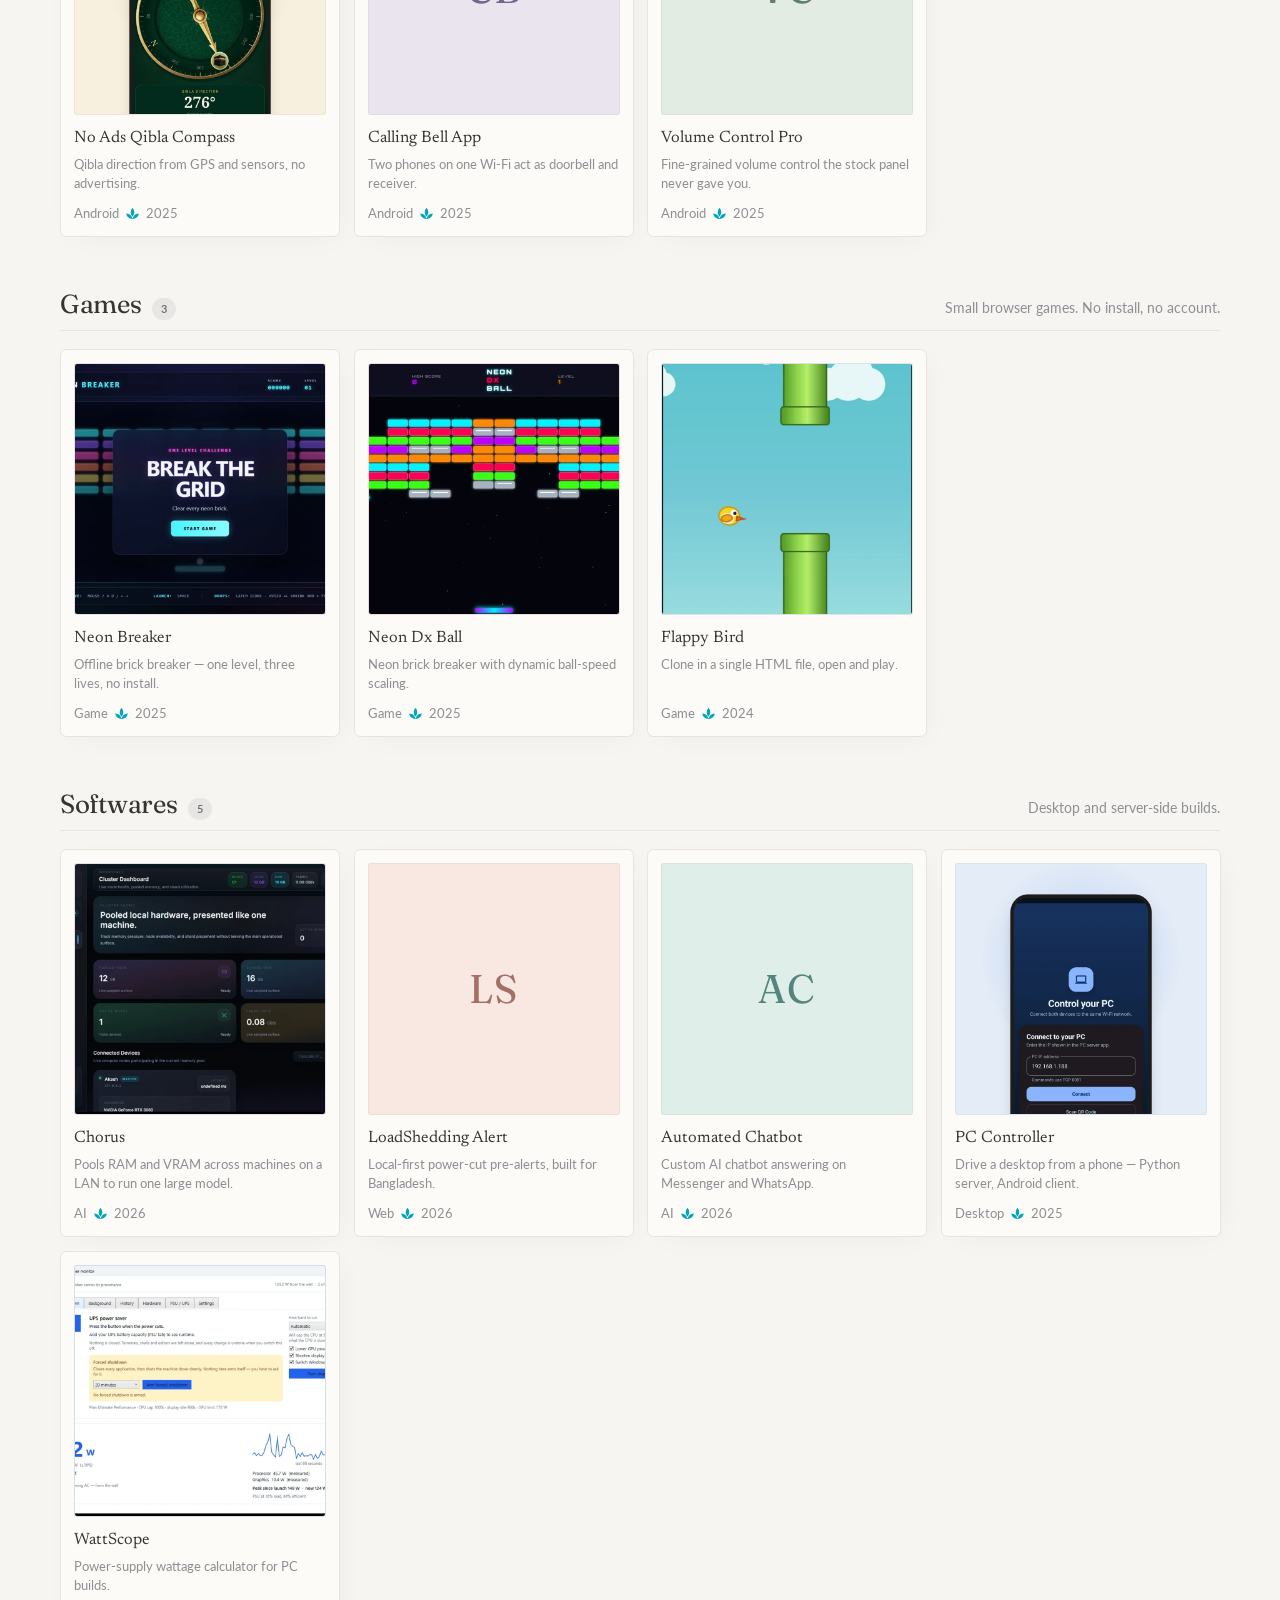
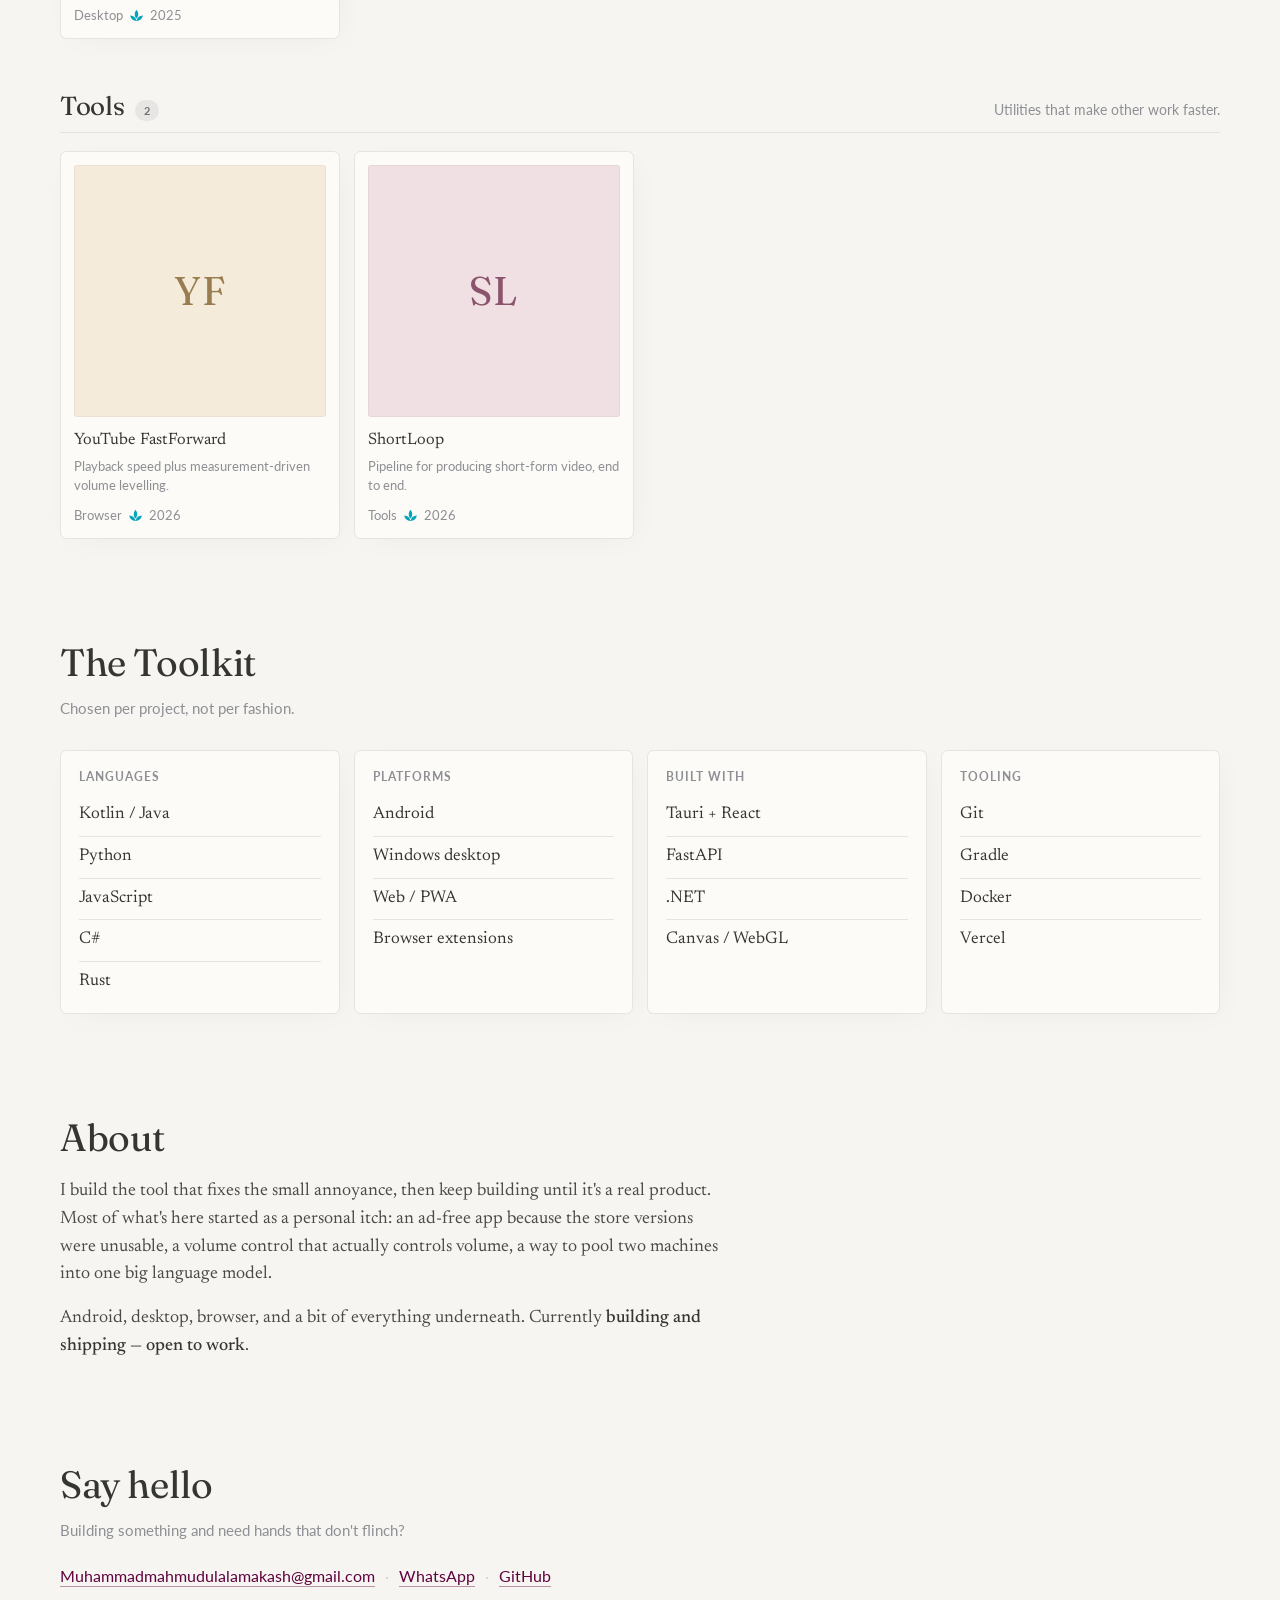
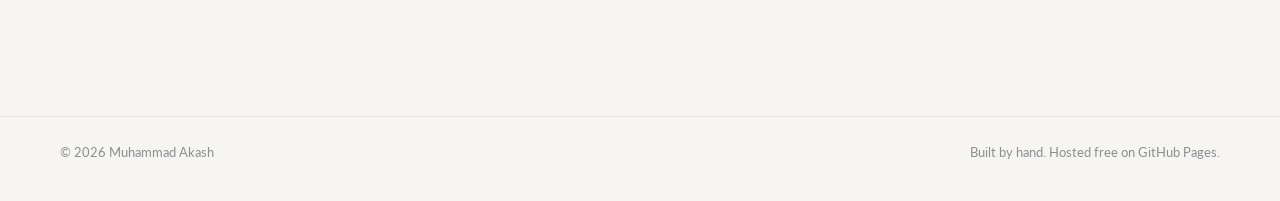
==== commit 06a4c874: "work: rename DX Ball to Neon Dx Ball, add Chorus and WattScope Renamed DX Ball Antigravity to Neon D" ====
--- a/index.html
+++ b/index.html
@@ -231,9 +231,9 @@
 
   <a class="card-link" href="project.html?p=dx-ball-antigravity">
               <article class="card">
-                <div class="card-art" style="--tint:#ff3d81"><img src="img/dx-ball-antigravity/card.webp" alt="DX Ball Antigravity — mid-game" loading="lazy" /></div>
-                <h3>DX Ball Antigravity</h3>
-                <p class="card-desc">DX Ball variant with dynamic ball-speed scaling.</p>
+                <div class="card-art" style="--tint:#ff3d81"><img src="img/dx-ball-antigravity/card.webp" alt="Neon Dx Ball — mid-game" loading="lazy" /></div>
+                <h3>Neon Dx Ball</h3>
+                <p class="card-desc">Neon brick breaker with dynamic ball-speed scaling.</p>
                 <div class="meta"><span>Game</span><svg class="growth"><use href="#i-sprout"/></svg><span>2025</span></div>
               </article>
             </a>
@@ -259,7 +259,7 @@
 
   <a class="card-link" href="project.html?p=chorus">
               <article class="card">
-                <div class="card-art" style="--tint:#c98a2e"><span>CH</span></div>
+                <div class="card-art" style="--tint:#8b7cf6"><img src="img/chorus/card.webp" alt="Chorus" loading="lazy" /></div>
                 <h3>Chorus</h3>
                 <p class="card-desc">Pools RAM and VRAM across machines on a LAN to run one large model.</p>
                 <div class="meta"><span>AI</span><svg class="growth"><use href="#i-sprout"/></svg><span>2026</span></div>
@@ -295,7 +295,7 @@
 
   <a class="card-link" href="project.html?p=wattscope">
               <article class="card">
-                <div class="card-art" style="--tint:#c98a2e"><span>WS</span></div>
+                <div class="card-art" style="--tint:#2563eb"><img src="img/wattscope/card.webp" alt="Wattscope" loading="lazy" /></div>
                 <h3>WattScope</h3>
                 <p class="card-desc">Power-supply wattage calculator for PC builds.</p>
                 <div class="meta"><span>Desktop</span><svg class="growth"><use href="#i-sprout"/></svg><span>2025</span></div>
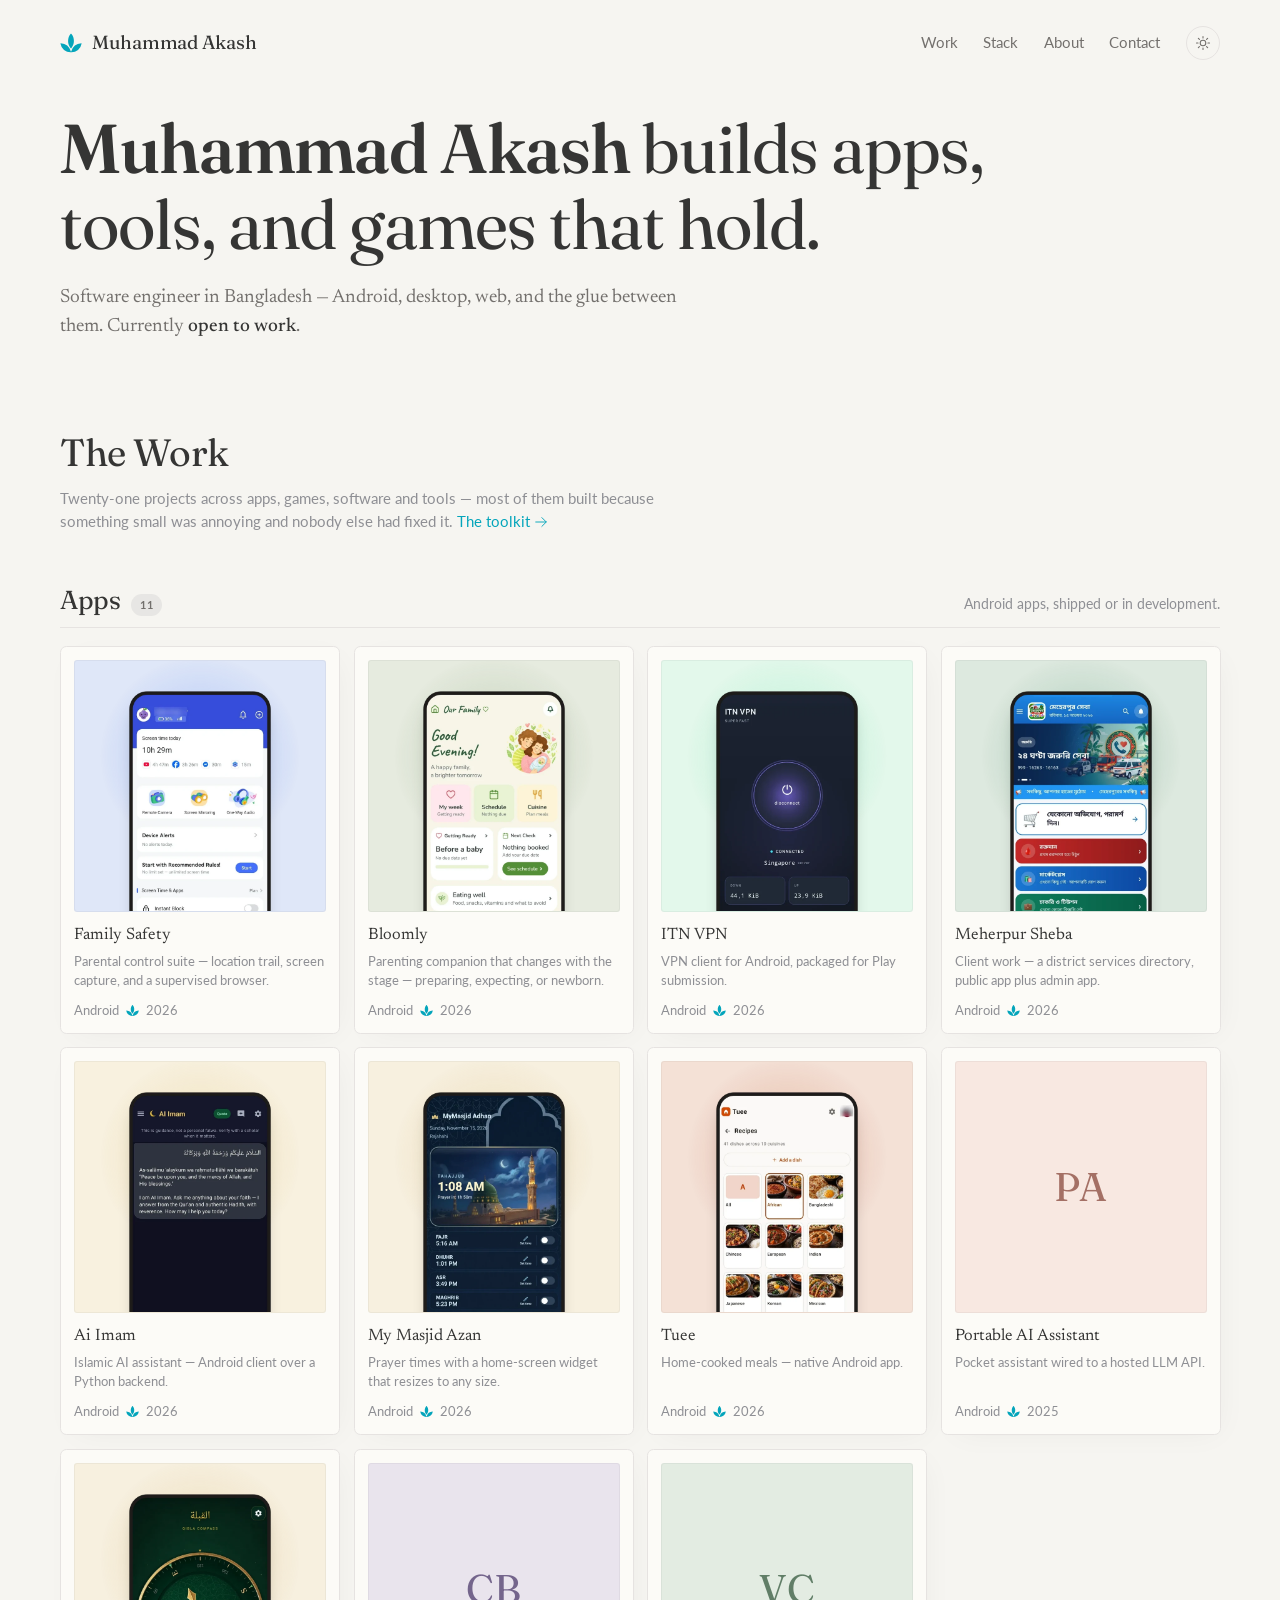
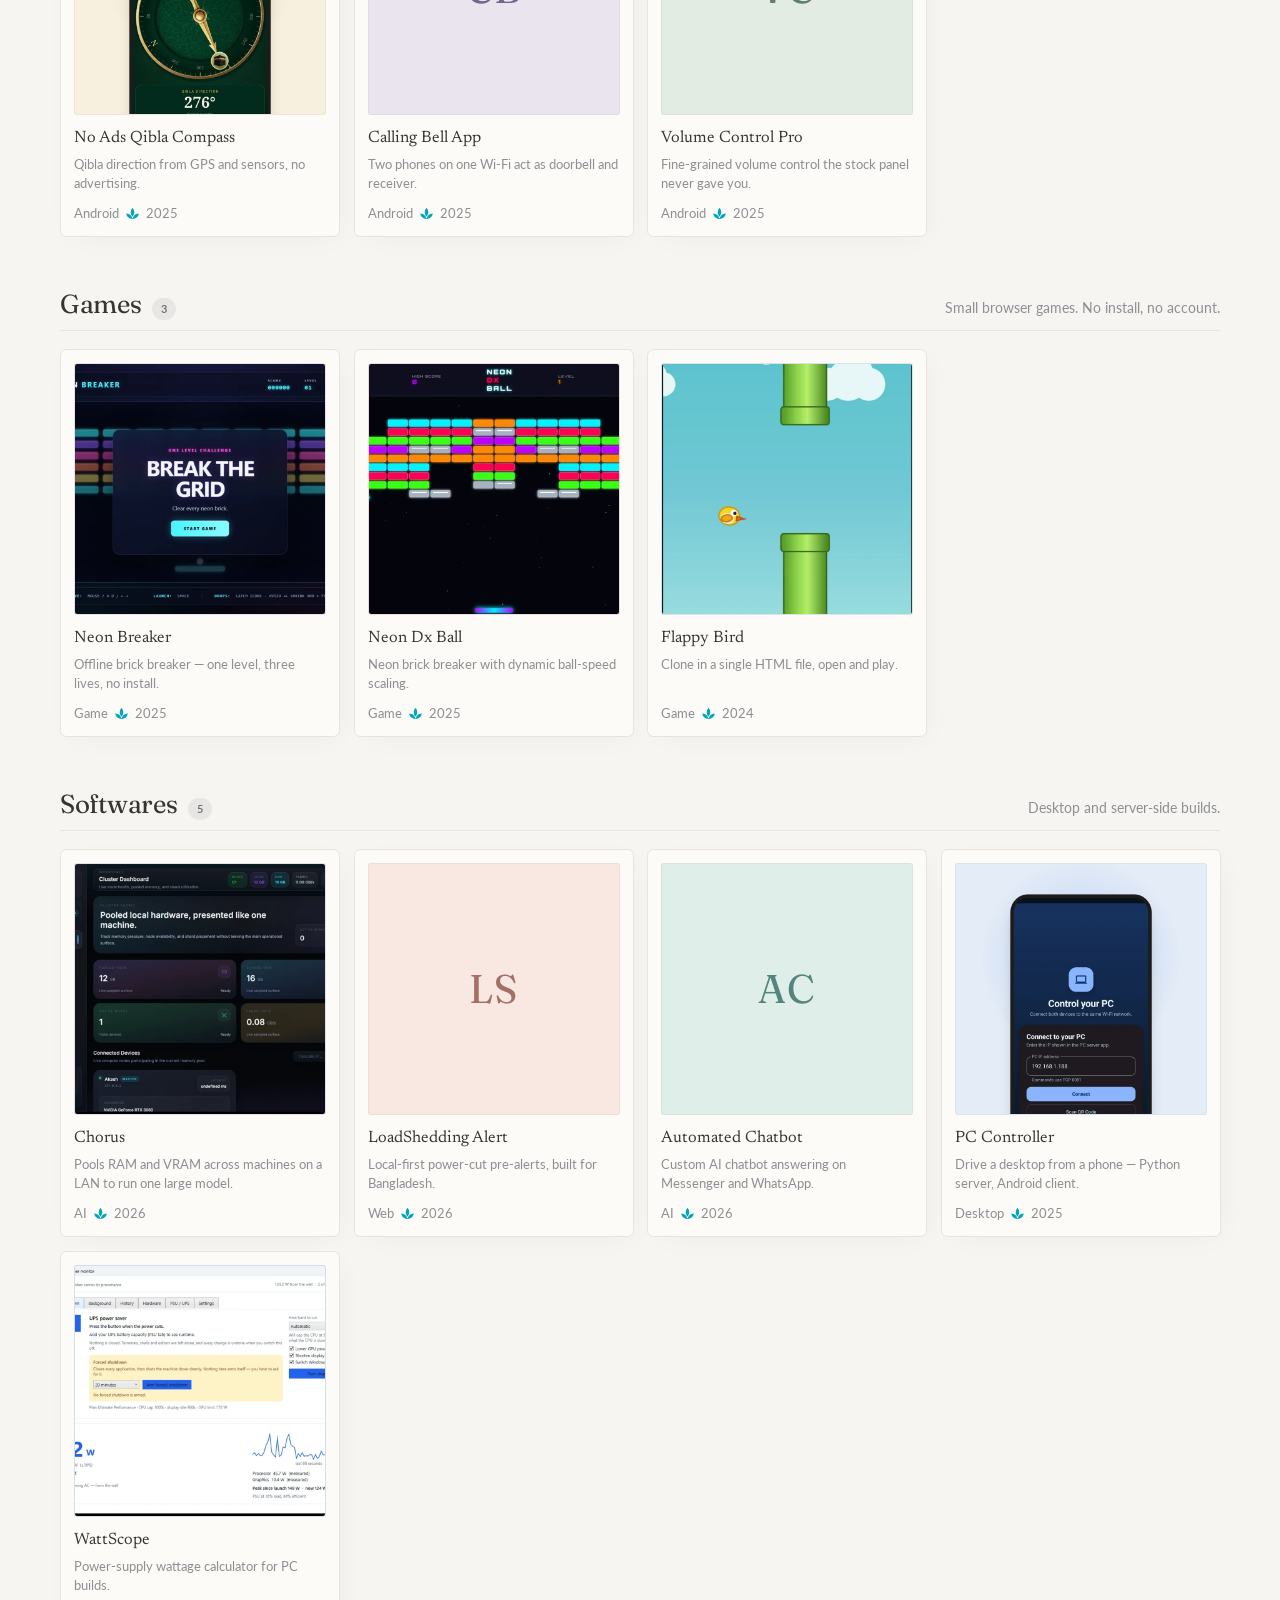
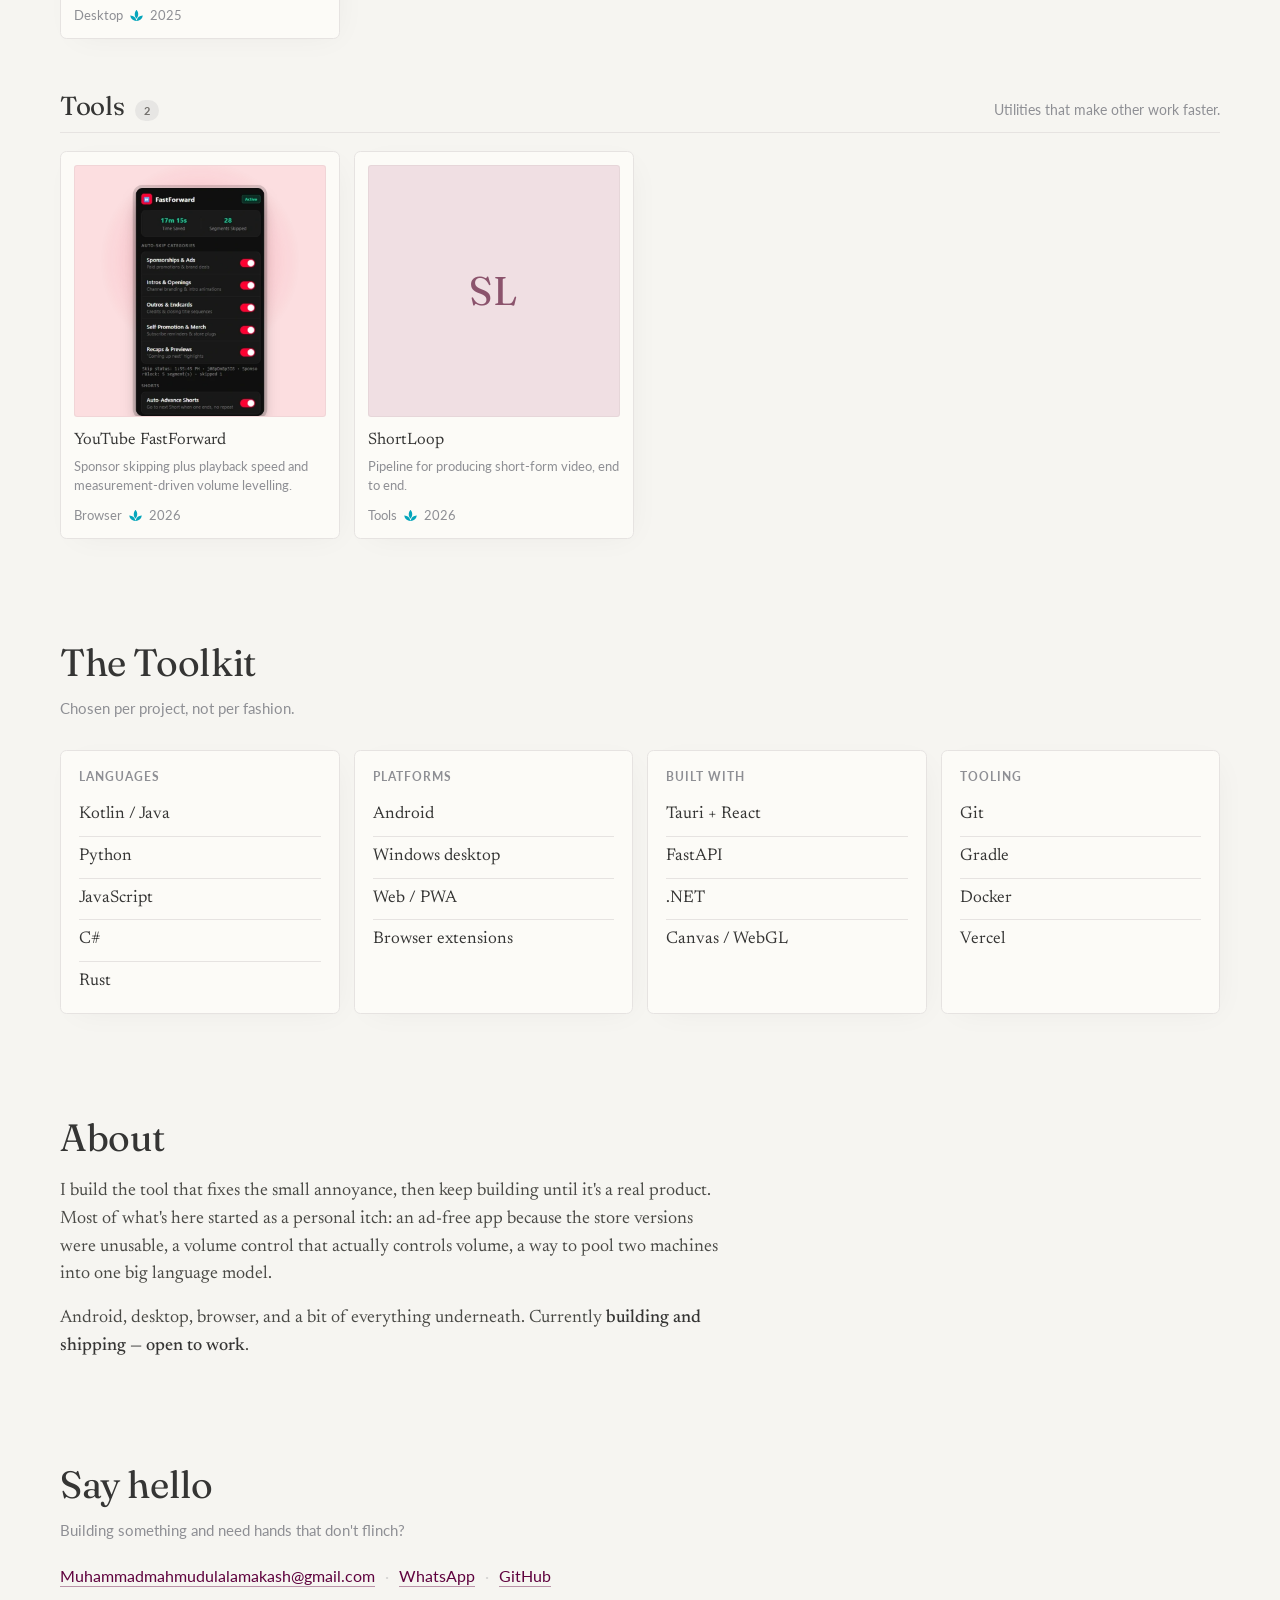
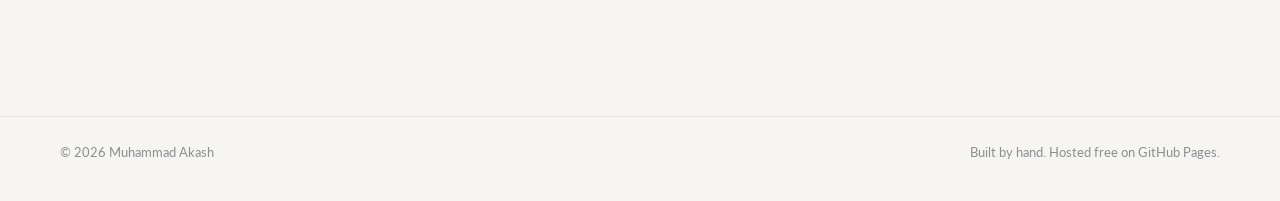
==== commit 17122e30: "design: two-phone covers, larger, plus YouTube FastForward Restores the side-by-side pair the covers" ====
--- a/index.html
+++ b/index.html
@@ -314,9 +314,9 @@
 
   <a class="card-link" href="project.html?p=youtube-fastforward">
               <article class="card">
-                <div class="card-art" style="--tint:#c98a2e"><span>YF</span></div>
+                <div class="card-art" style="--tint:#ff2d55"><img src="img/youtube-fastforward/card.webp" alt="YouTube FastForward popup" loading="lazy" /></div>
                 <h3>YouTube FastForward</h3>
-                <p class="card-desc">Playback speed plus measurement-driven volume levelling.</p>
+                <p class="card-desc">Sponsor skipping plus playback speed and measurement-driven volume levelling.</p>
                 <div class="meta"><span>Browser</span><svg class="growth"><use href="#i-sprout"/></svg><span>2026</span></div>
               </article>
             </a>
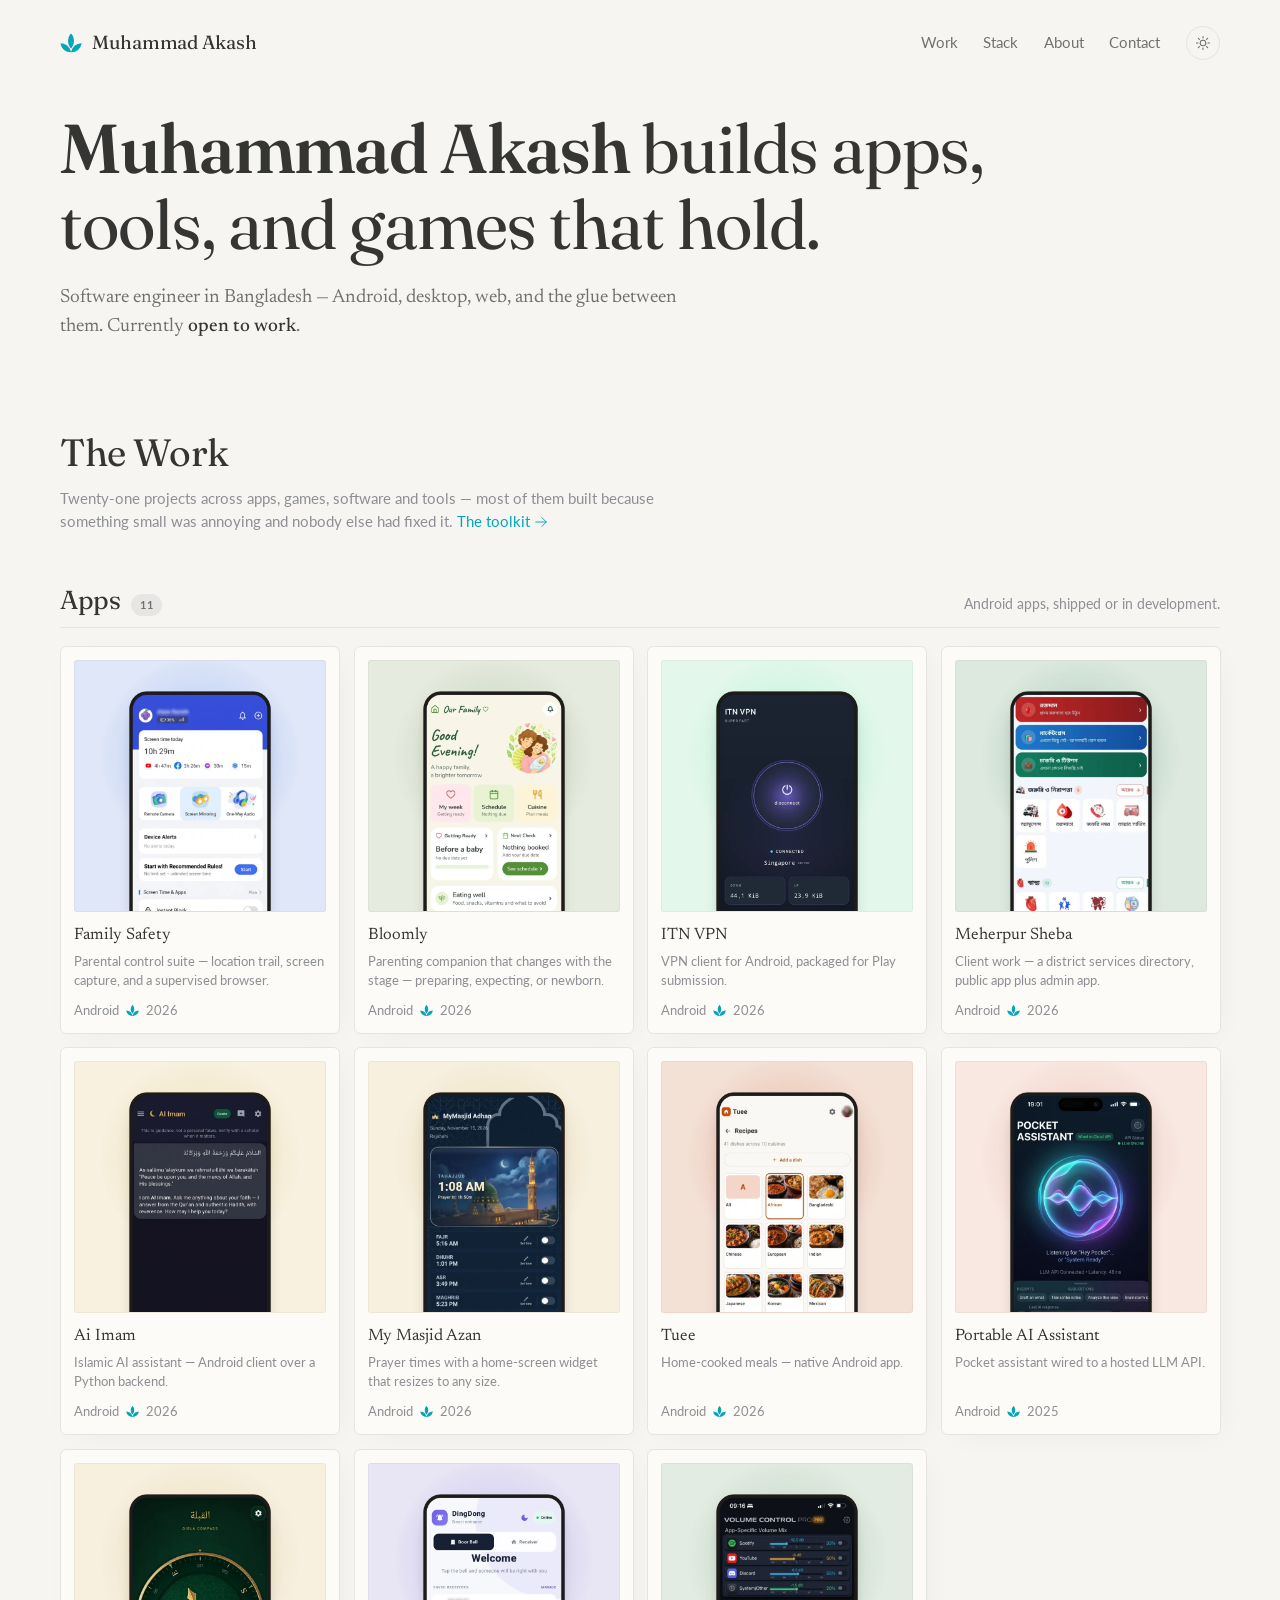
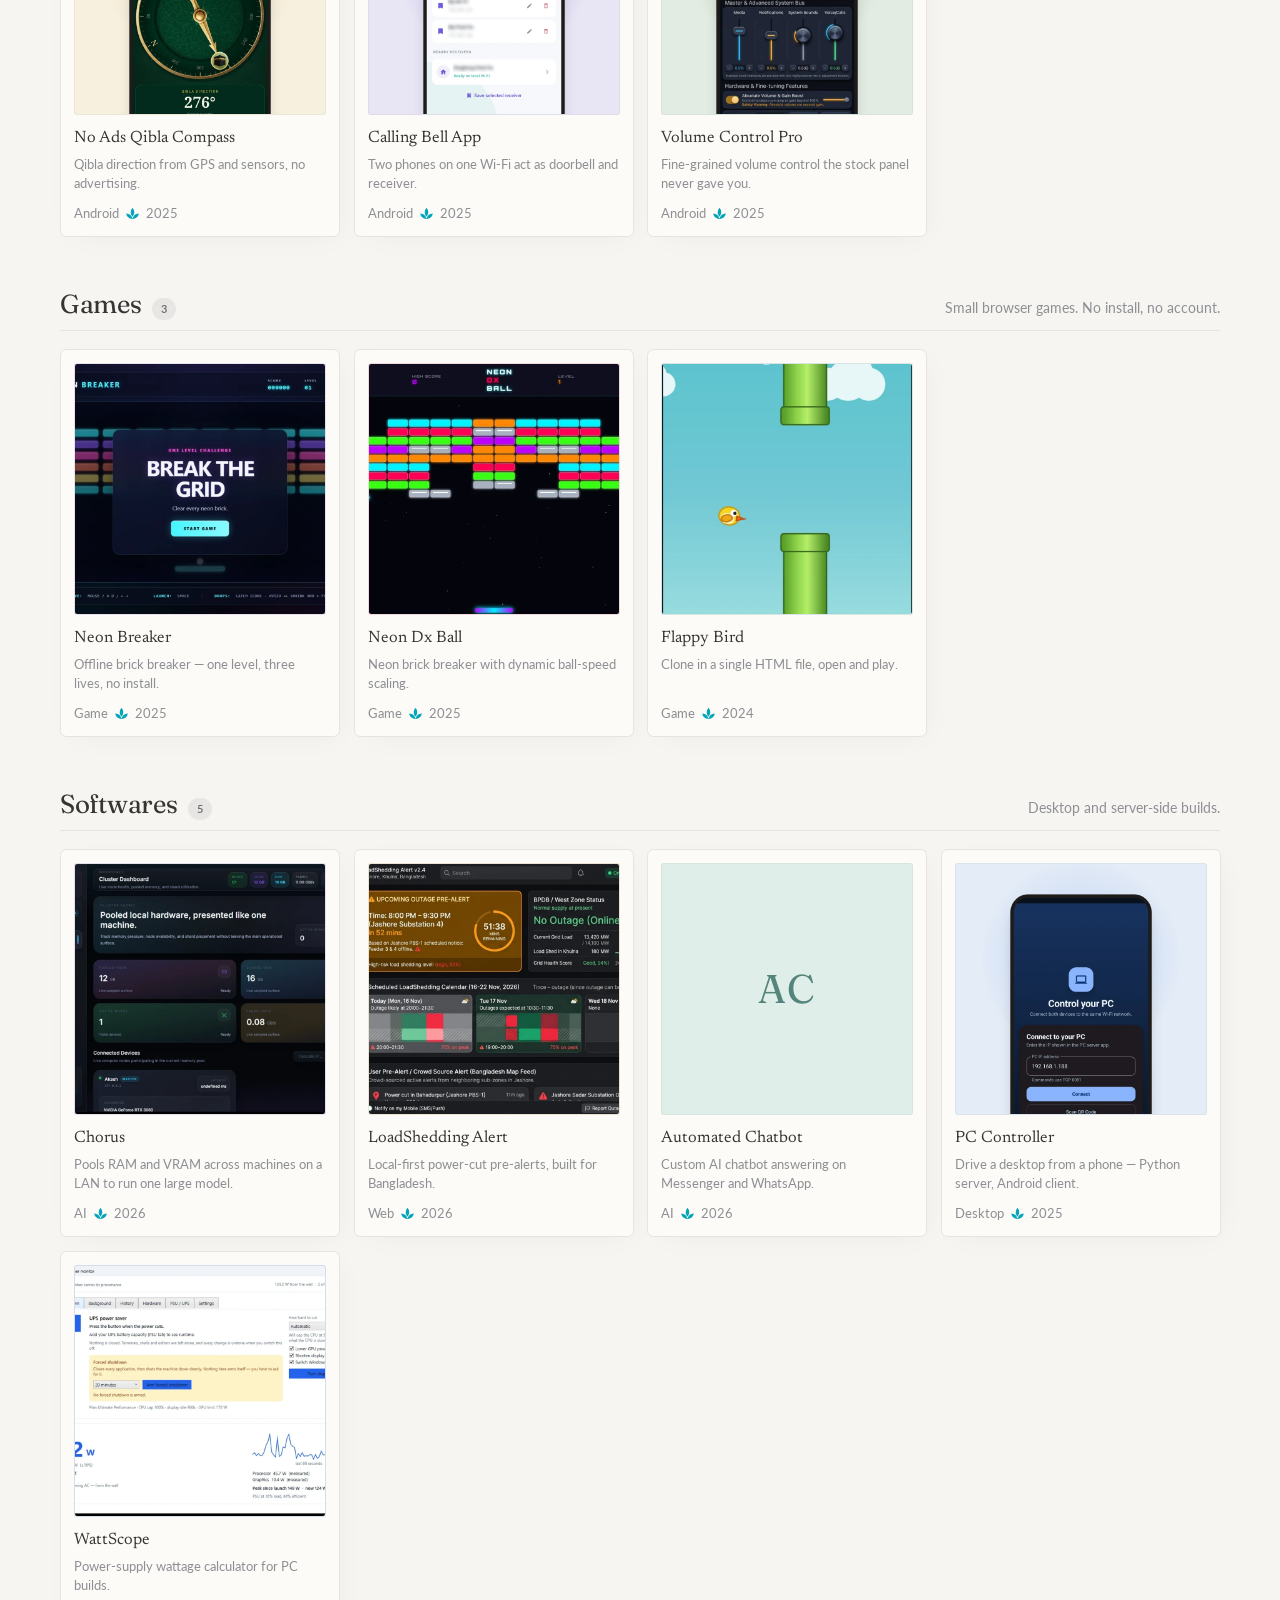
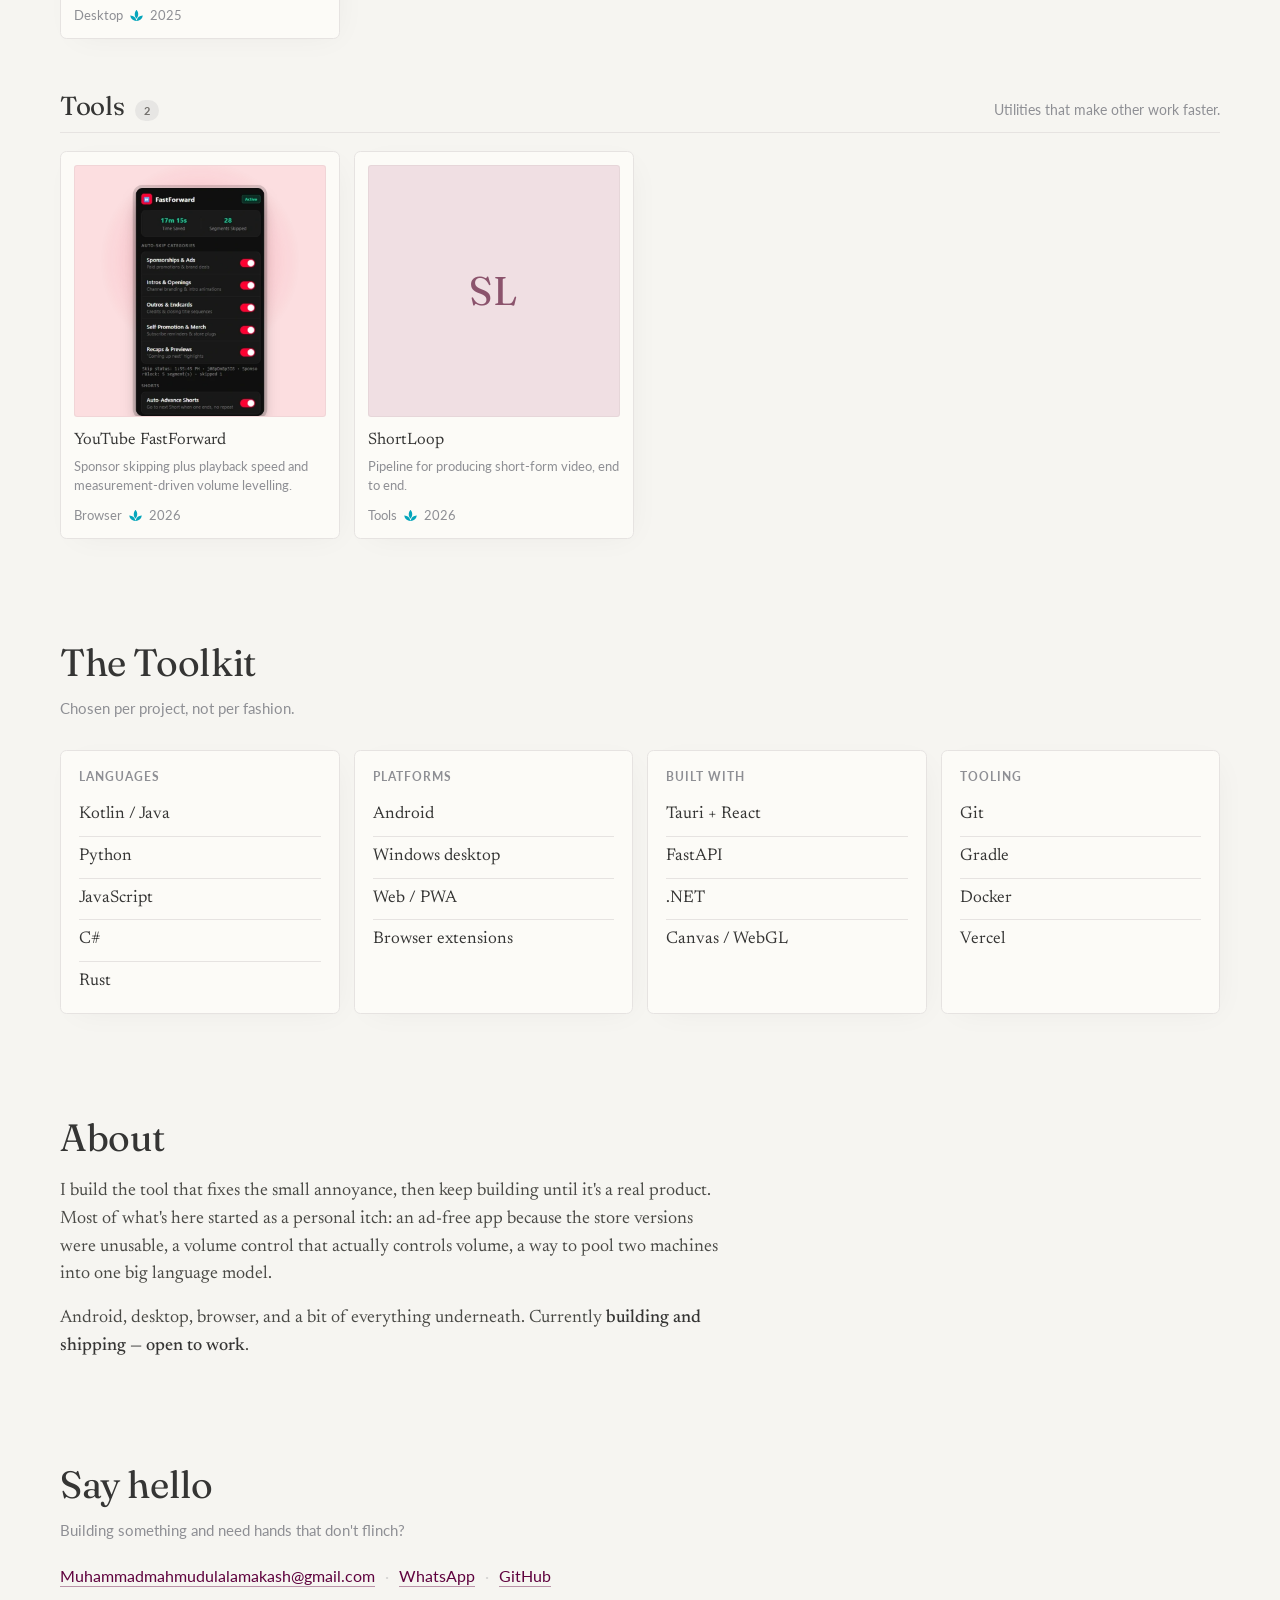
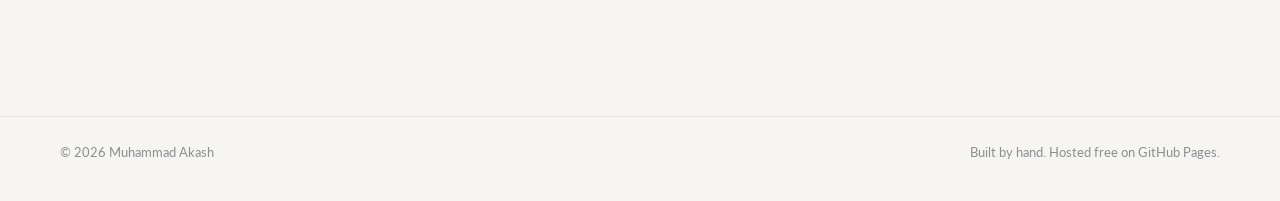
==== commit f5f746b9: "work: calling bell, portable assistant, volume control and loadshedding art Adds real screens for th" ====
--- a/index.html
+++ b/index.html
@@ -176,7 +176,7 @@
 
   <a class="card-link" href="project.html?p=portable-ai-assistant">
               <article class="card">
-                <div class="card-art" style="--tint:#e0705c"><span>PA</span></div>
+                <div class="card-art" style="--tint:#e0705c"><img src="img/portable-ai-assistant/card.webp" alt="Portable AI Assistant" loading="lazy" /></div>
                 <h3>Portable AI Assistant</h3>
                 <p class="card-desc">Pocket assistant wired to a hosted LLM API.</p>
                 <div class="meta"><span>Android</span><svg class="growth"><use href="#i-sprout"/></svg><span>2025</span></div>
@@ -194,7 +194,7 @@
 
   <a class="card-link" href="project.html?p=calling-bell-app">
               <article class="card">
-                <div class="card-art" style="--tint:#7558b2"><span>CB</span></div>
+                <div class="card-art" style="--tint:#6c5ce7"><img src="img/calling-bell-app/card.webp" alt="Calling Bell door bell screen" loading="lazy" /></div>
                 <h3>Calling Bell App</h3>
                 <p class="card-desc">Two phones on one Wi-Fi act as doorbell and receiver.</p>
                 <div class="meta"><span>Android</span><svg class="growth"><use href="#i-sprout"/></svg><span>2025</span></div>
@@ -203,7 +203,7 @@
 
   <a class="card-link" href="project.html?p=volume-control-pro">
               <article class="card">
-                <div class="card-art" style="--tint:#4c8f5f"><span>VC</span></div>
+                <div class="card-art" style="--tint:#4c8f5f"><img src="img/volume-control-pro/card.webp" alt="Volume Control Pro" loading="lazy" /></div>
                 <h3>Volume Control Pro</h3>
                 <p class="card-desc">Fine-grained volume control the stock panel never gave you.</p>
                 <div class="meta"><span>Android</span><svg class="growth"><use href="#i-sprout"/></svg><span>2025</span></div>
@@ -268,7 +268,7 @@
 
   <a class="card-link" href="project.html?p=loadshedding-alert">
               <article class="card">
-                <div class="card-art" style="--tint:#e0705c"><span>LS</span></div>
+                <div class="card-art" style="--tint:#c98a2e"><img src="img/loadshedding-alert/card.webp" alt="LoadShedding Alert dashboard" loading="lazy" /></div>
                 <h3>LoadShedding Alert</h3>
                 <p class="card-desc">Local-first power-cut pre-alerts, built for Bangladesh.</p>
                 <div class="meta"><span>Web</span><svg class="growth"><use href="#i-sprout"/></svg><span>2026</span></div>
--- a/styles.css
+++ b/styles.css
@@ -587,6 +587,8 @@
 
 /* a single screenshot gets more room than one grid column */
 .gallery:has(figure:only-child) figure { grid-column: span 2; }
+/* an explicit wide item spans the whole row */
+.gallery figure.wide { grid-column: 1 / -1; }
 @media (max-width: 560px) {
   .gallery:has(figure:only-child) figure { grid-column: span 1; }
 }
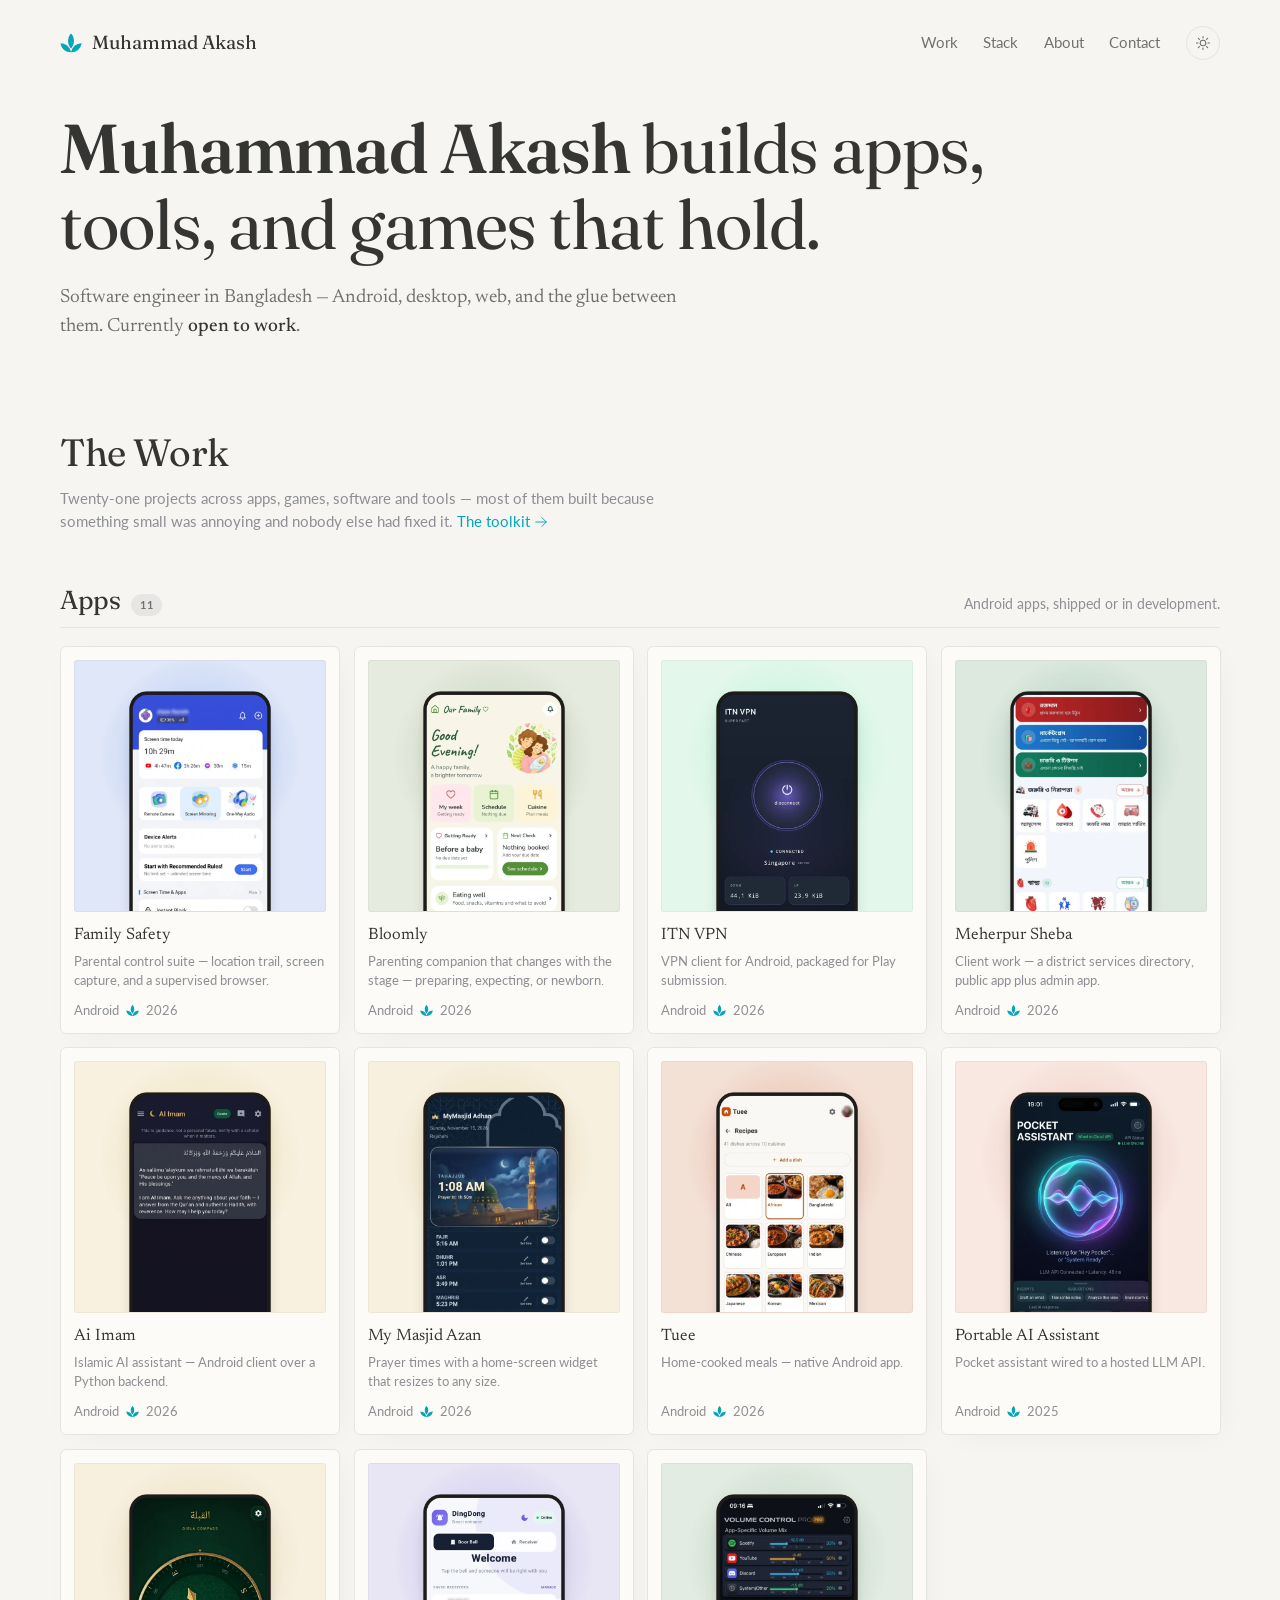
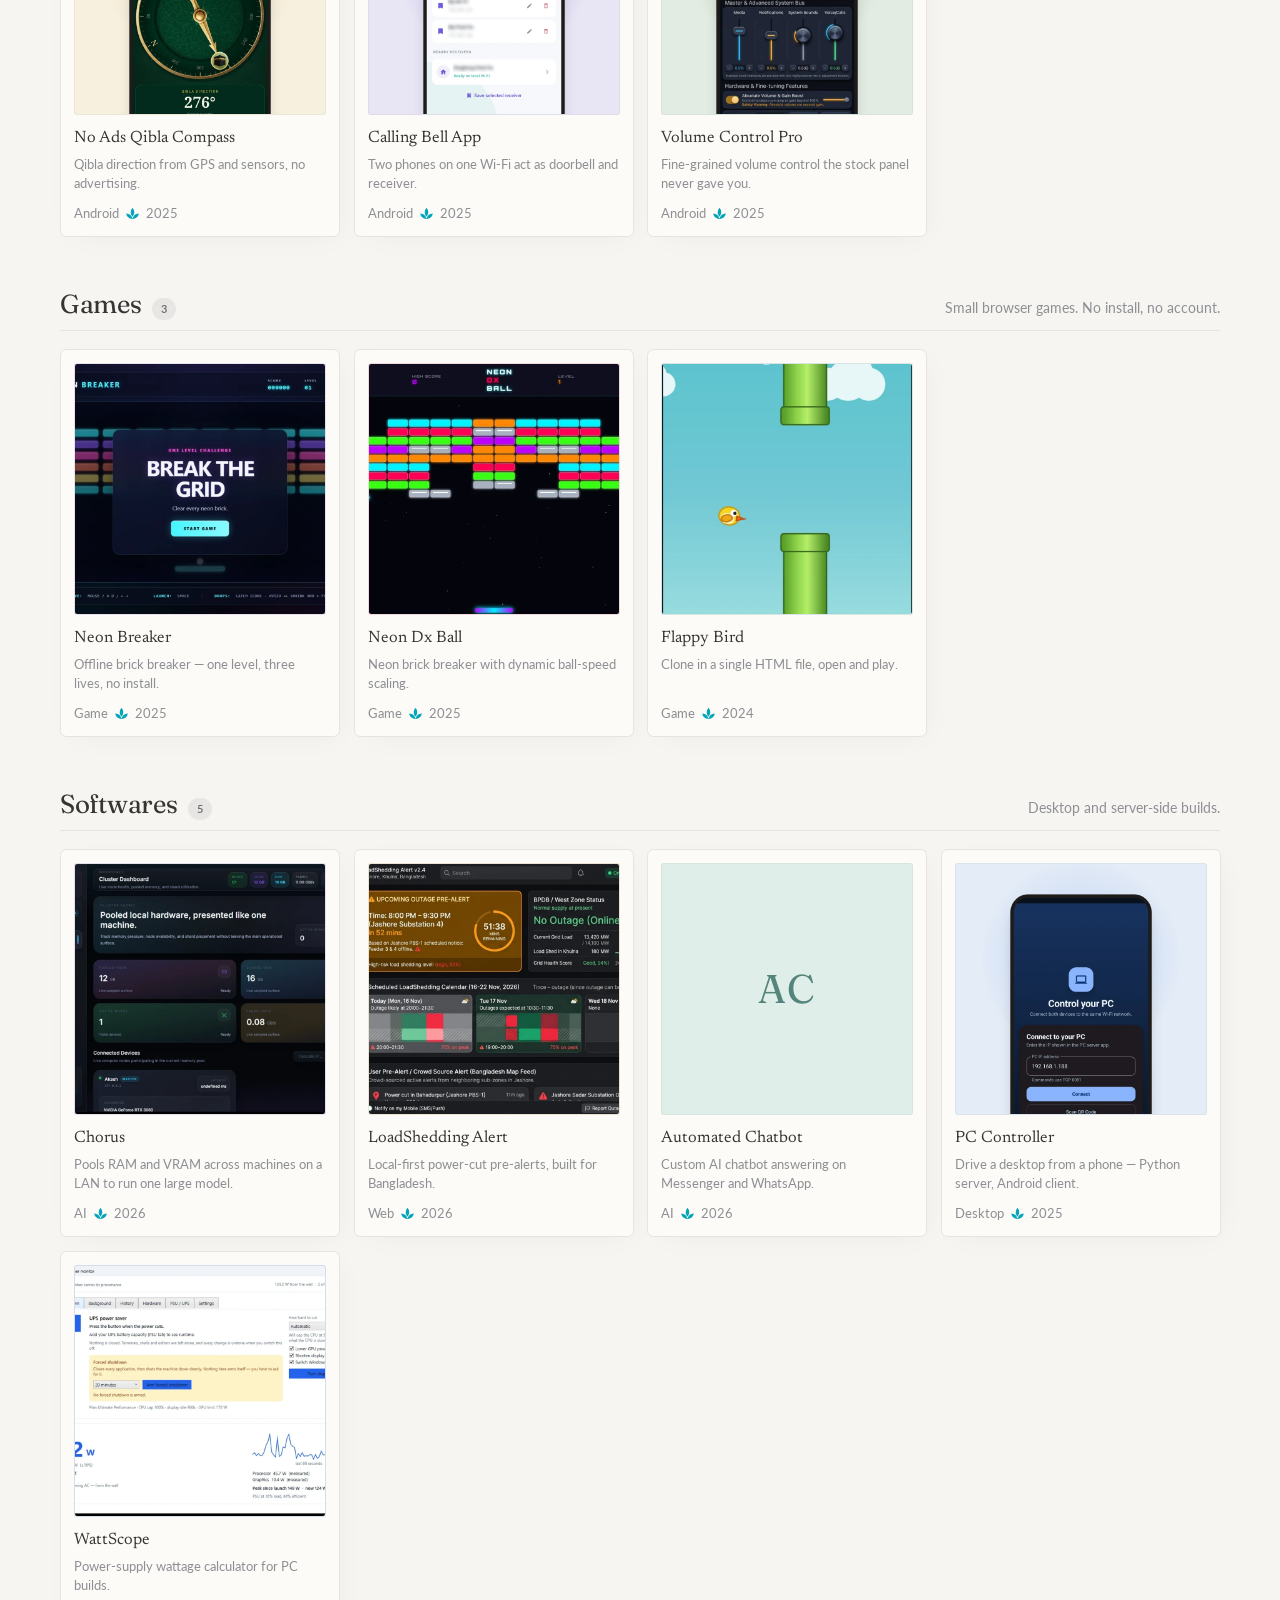
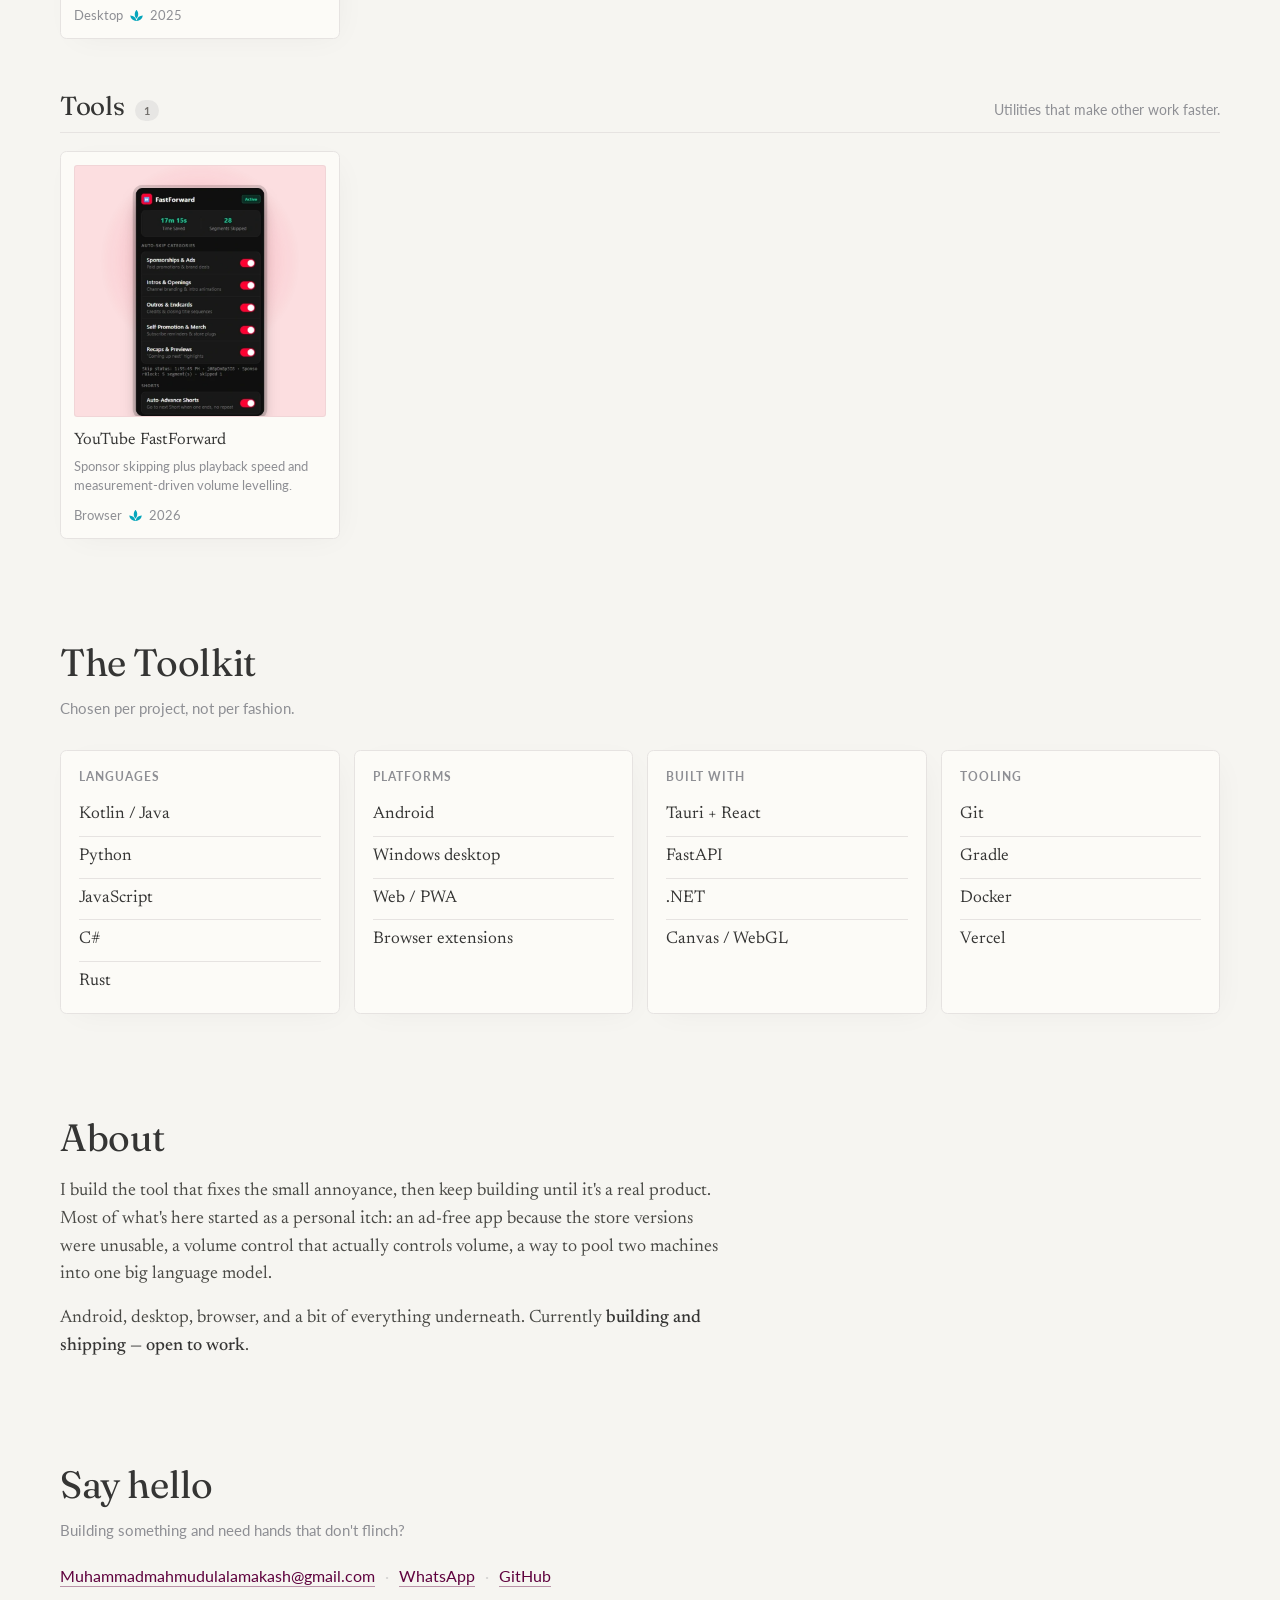
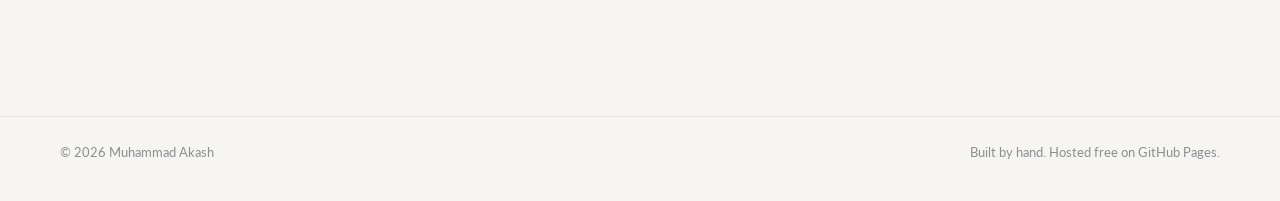
==== commit bc63378d: "content: drop the ShortLoop project ShortLoop was a headless Python pipeline with no interface to sh" ====
--- a/index.html
+++ b/index.html
@@ -307,7 +307,7 @@
         <div class="group">
           <div class="group-head">
             <h3 class="group-title">Tools</h3>
-            <span class="group-count">2</span>
+            <span class="group-count">1</span>
             <p class="group-note">Utilities that make other work faster.</p>
           </div>
           <div class="grid">
@@ -318,15 +318,6 @@
                 <h3>YouTube FastForward</h3>
                 <p class="card-desc">Sponsor skipping plus playback speed and measurement-driven volume levelling.</p>
                 <div class="meta"><span>Browser</span><svg class="growth"><use href="#i-sprout"/></svg><span>2026</span></div>
-              </article>
-            </a>
-
-  <a class="card-link" href="project.html?p=shortloop">
-              <article class="card">
-                <div class="card-art" style="--tint:#a8306a"><span>SL</span></div>
-                <h3>ShortLoop</h3>
-                <p class="card-desc">Pipeline for producing short-form video, end to end.</p>
-                <div class="meta"><span>Tools</span><svg class="growth"><use href="#i-sprout"/></svg><span>2026</span></div>
               </article>
             </a>
 
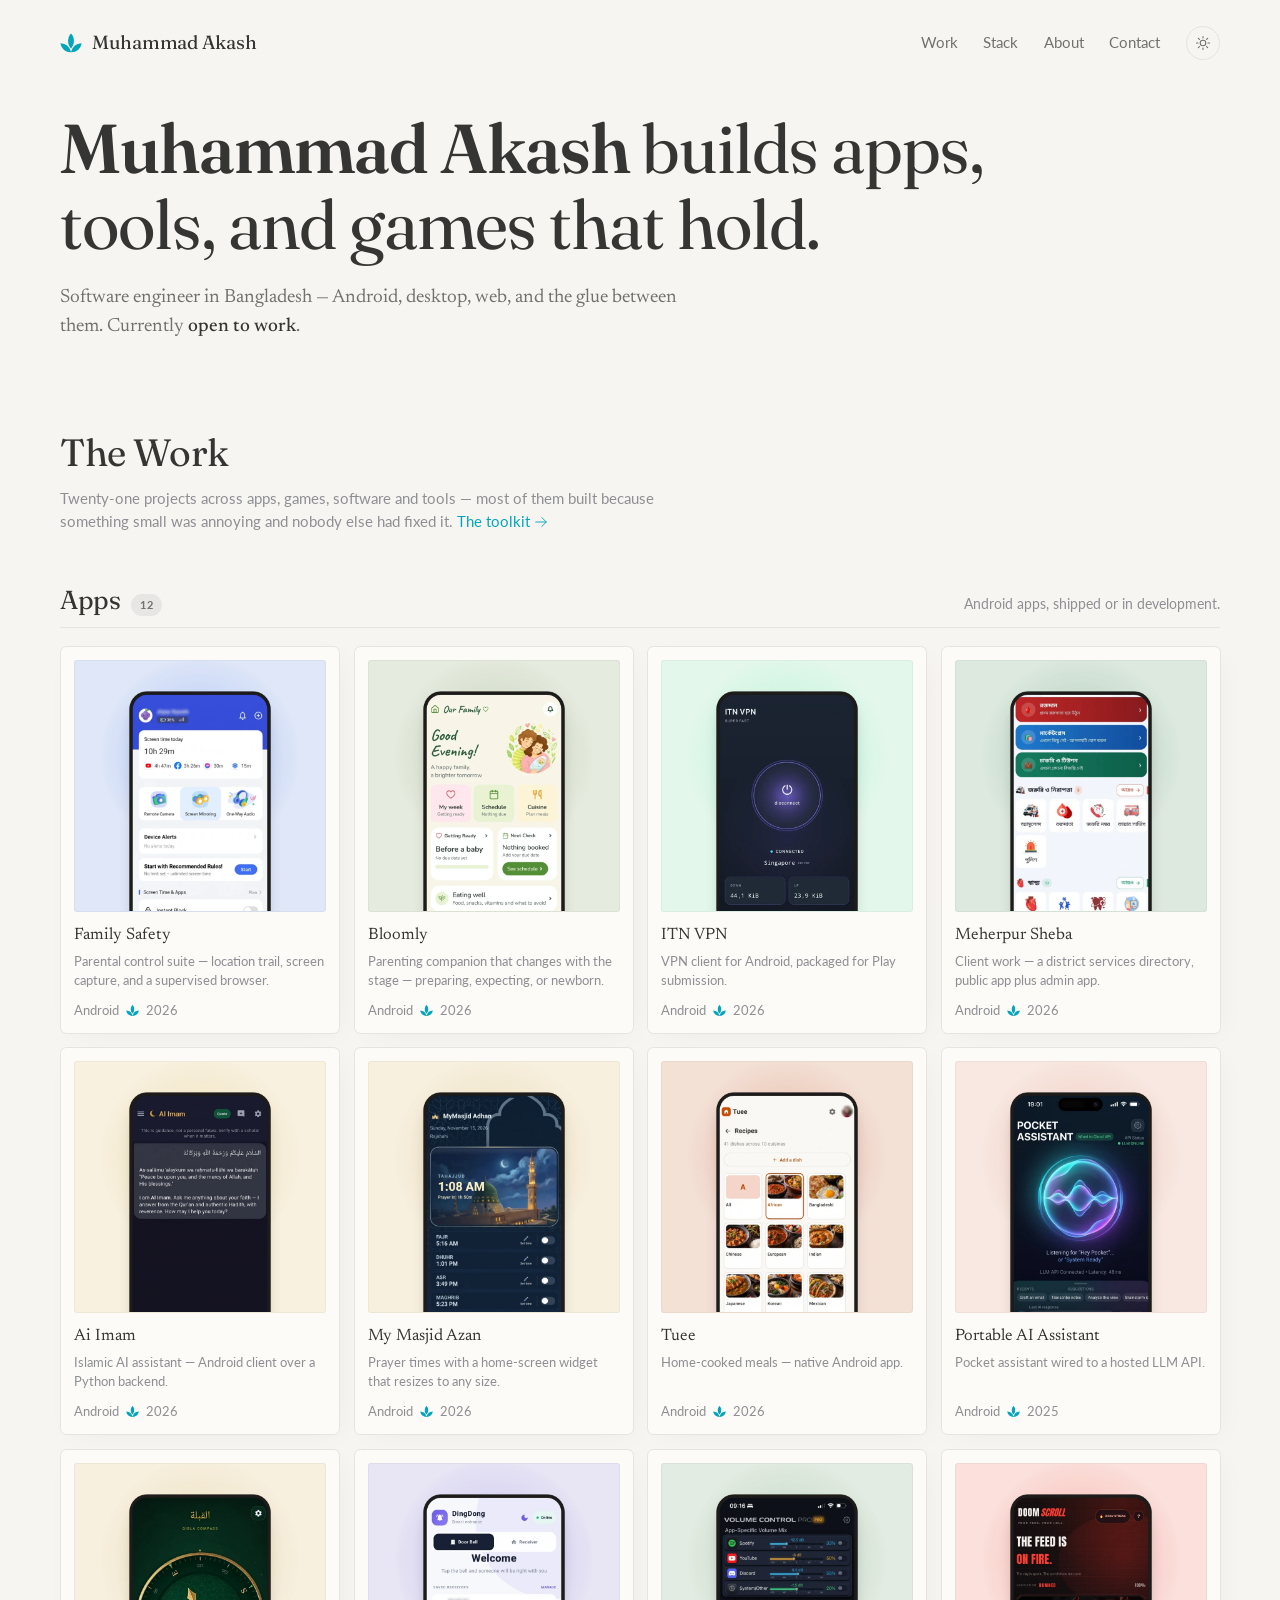
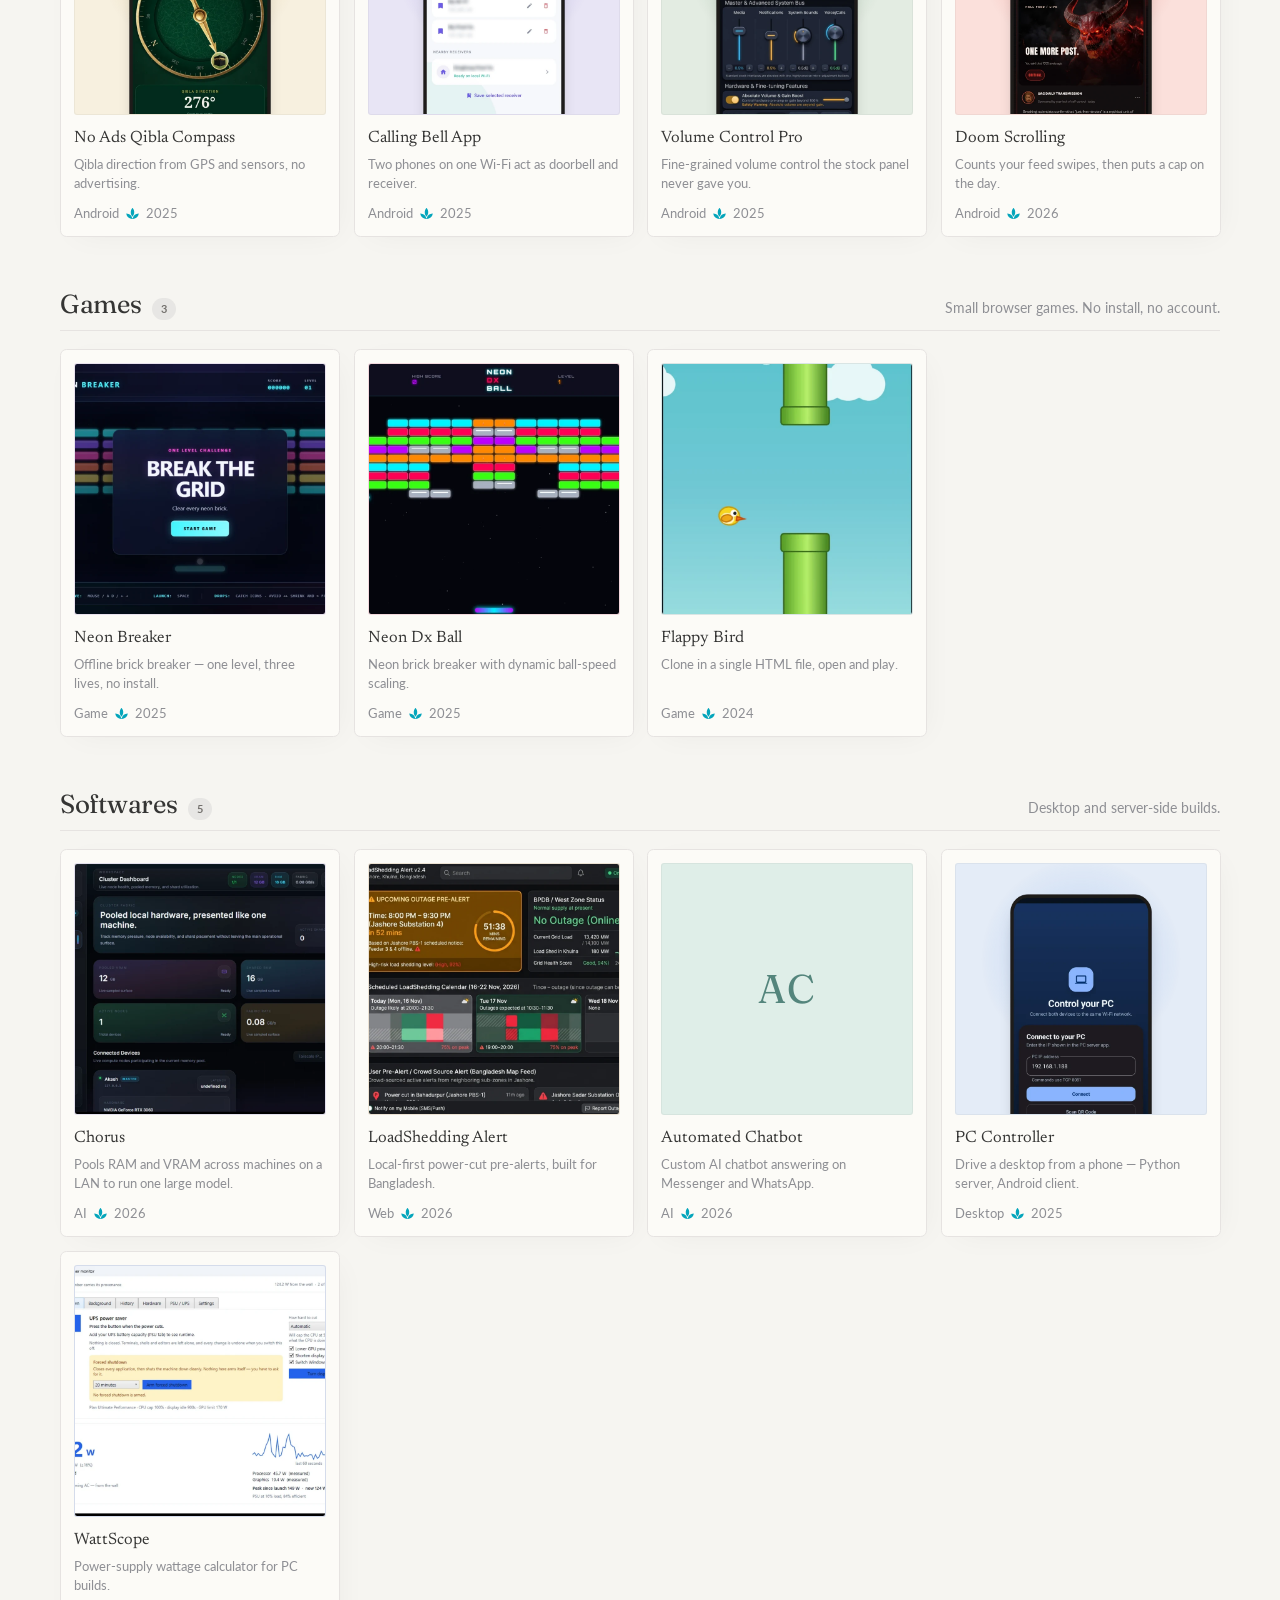
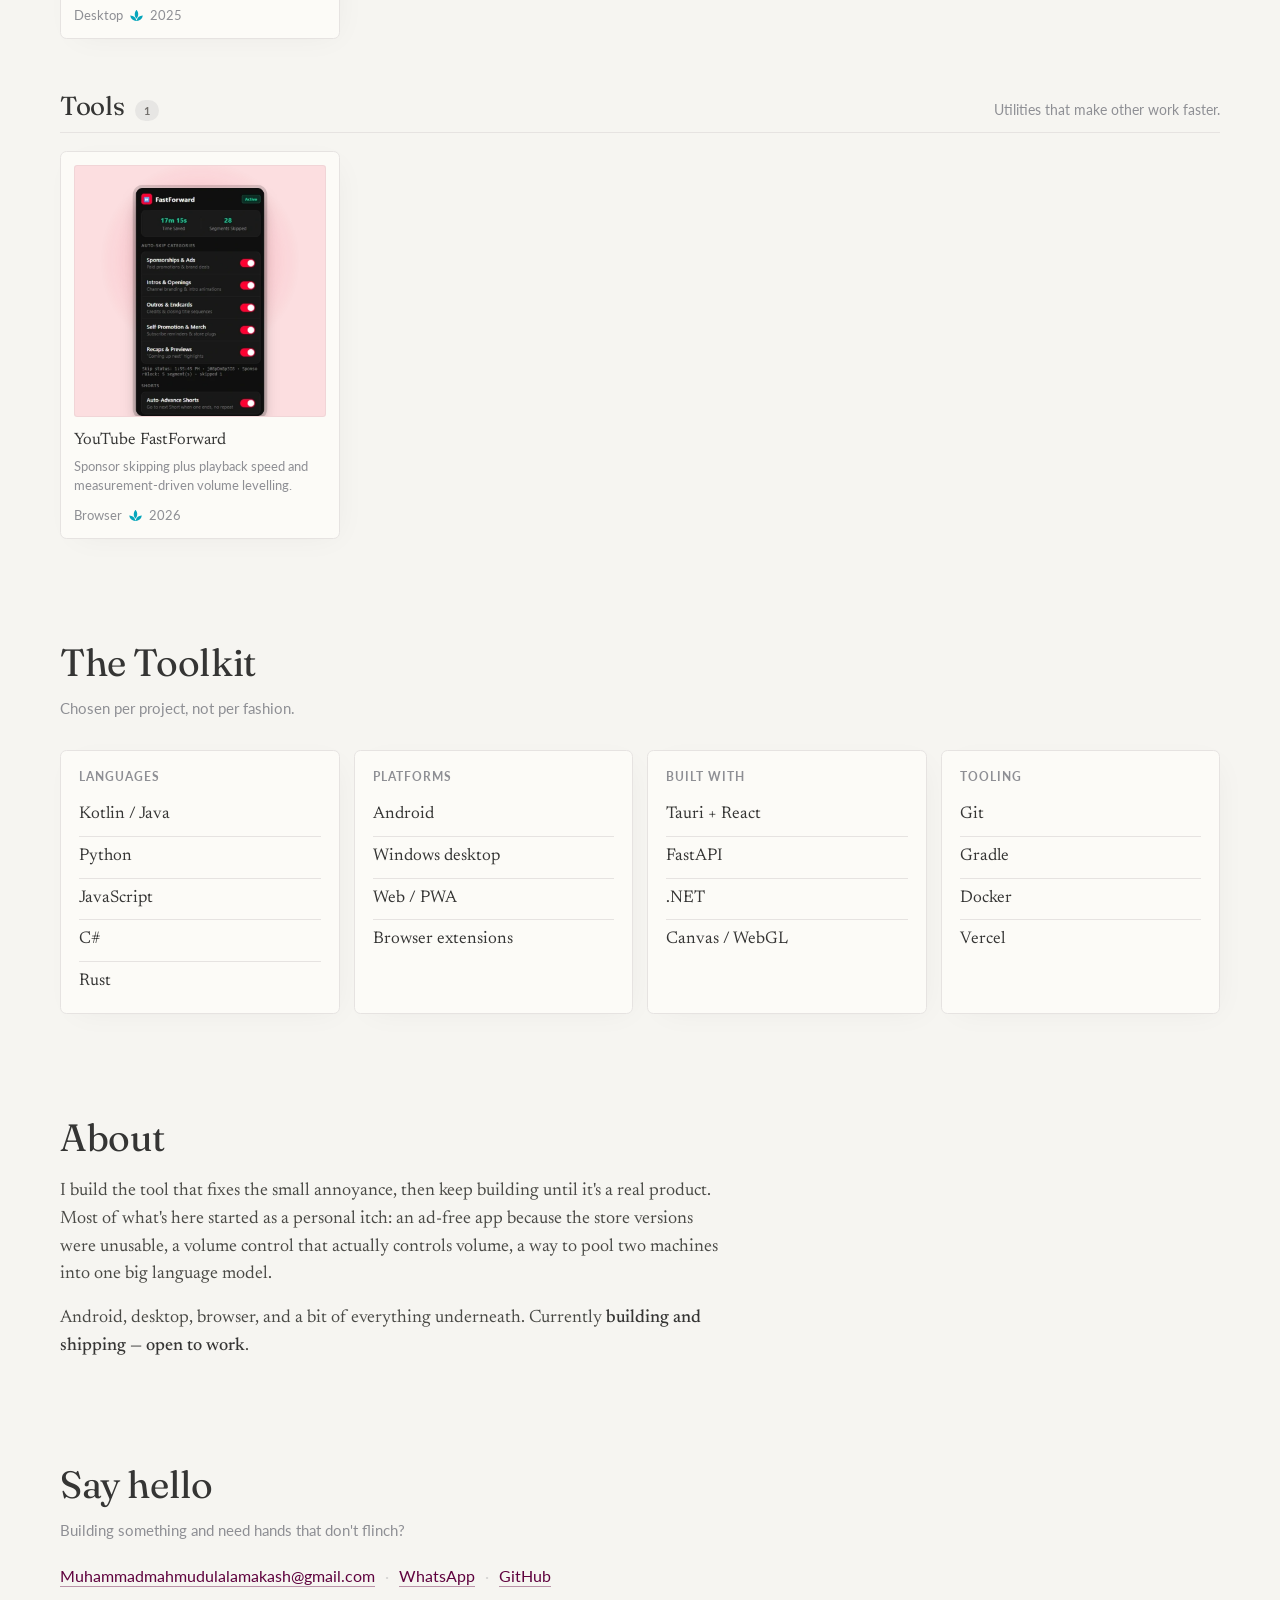
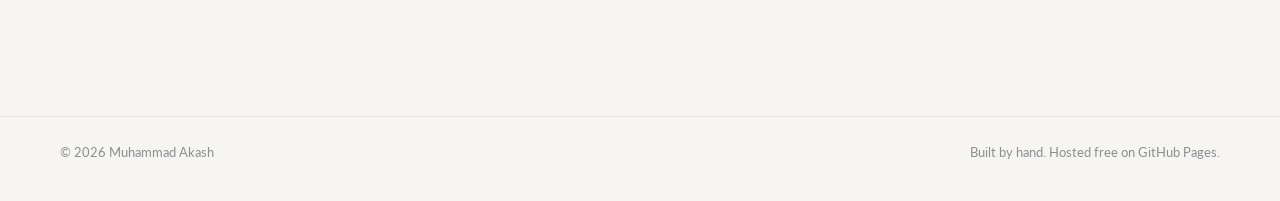
==== commit 3264e860: "work: add Doom Scrolling with real device screens Captured the rebranded ScrollTally build off the P" ====
--- a/index.html
+++ b/index.html
@@ -106,7 +106,7 @@
         <div class="group">
           <div class="group-head">
             <h3 class="group-title">Apps</h3>
-            <span class="group-count">11</span>
+            <span class="group-count">12</span>
             <p class="group-note">Android apps, shipped or in development.</p>
           </div>
           <div class="grid">
@@ -207,6 +207,15 @@
                 <h3>Volume Control Pro</h3>
                 <p class="card-desc">Fine-grained volume control the stock panel never gave you.</p>
                 <div class="meta"><span>Android</span><svg class="growth"><use href="#i-sprout"/></svg><span>2025</span></div>
+              </article>
+            </a>
+
+                    <a class="card-link" href="project.html?p=doom-scrolling">
+              <article class="card">
+                <div class="card-art" style="--tint:#f83830"><img src="img/doom-scrolling/card.webp" alt="Doom Scrolling home screen" loading="lazy" /></div>
+                <h3>Doom Scrolling</h3>
+                <p class="card-desc">Counts your feed swipes, then puts a cap on the day.</p>
+                <div class="meta"><span>Android</span><svg class="growth"><use href="#i-sprout"/></svg><span>2026</span></div>
               </article>
             </a>
 
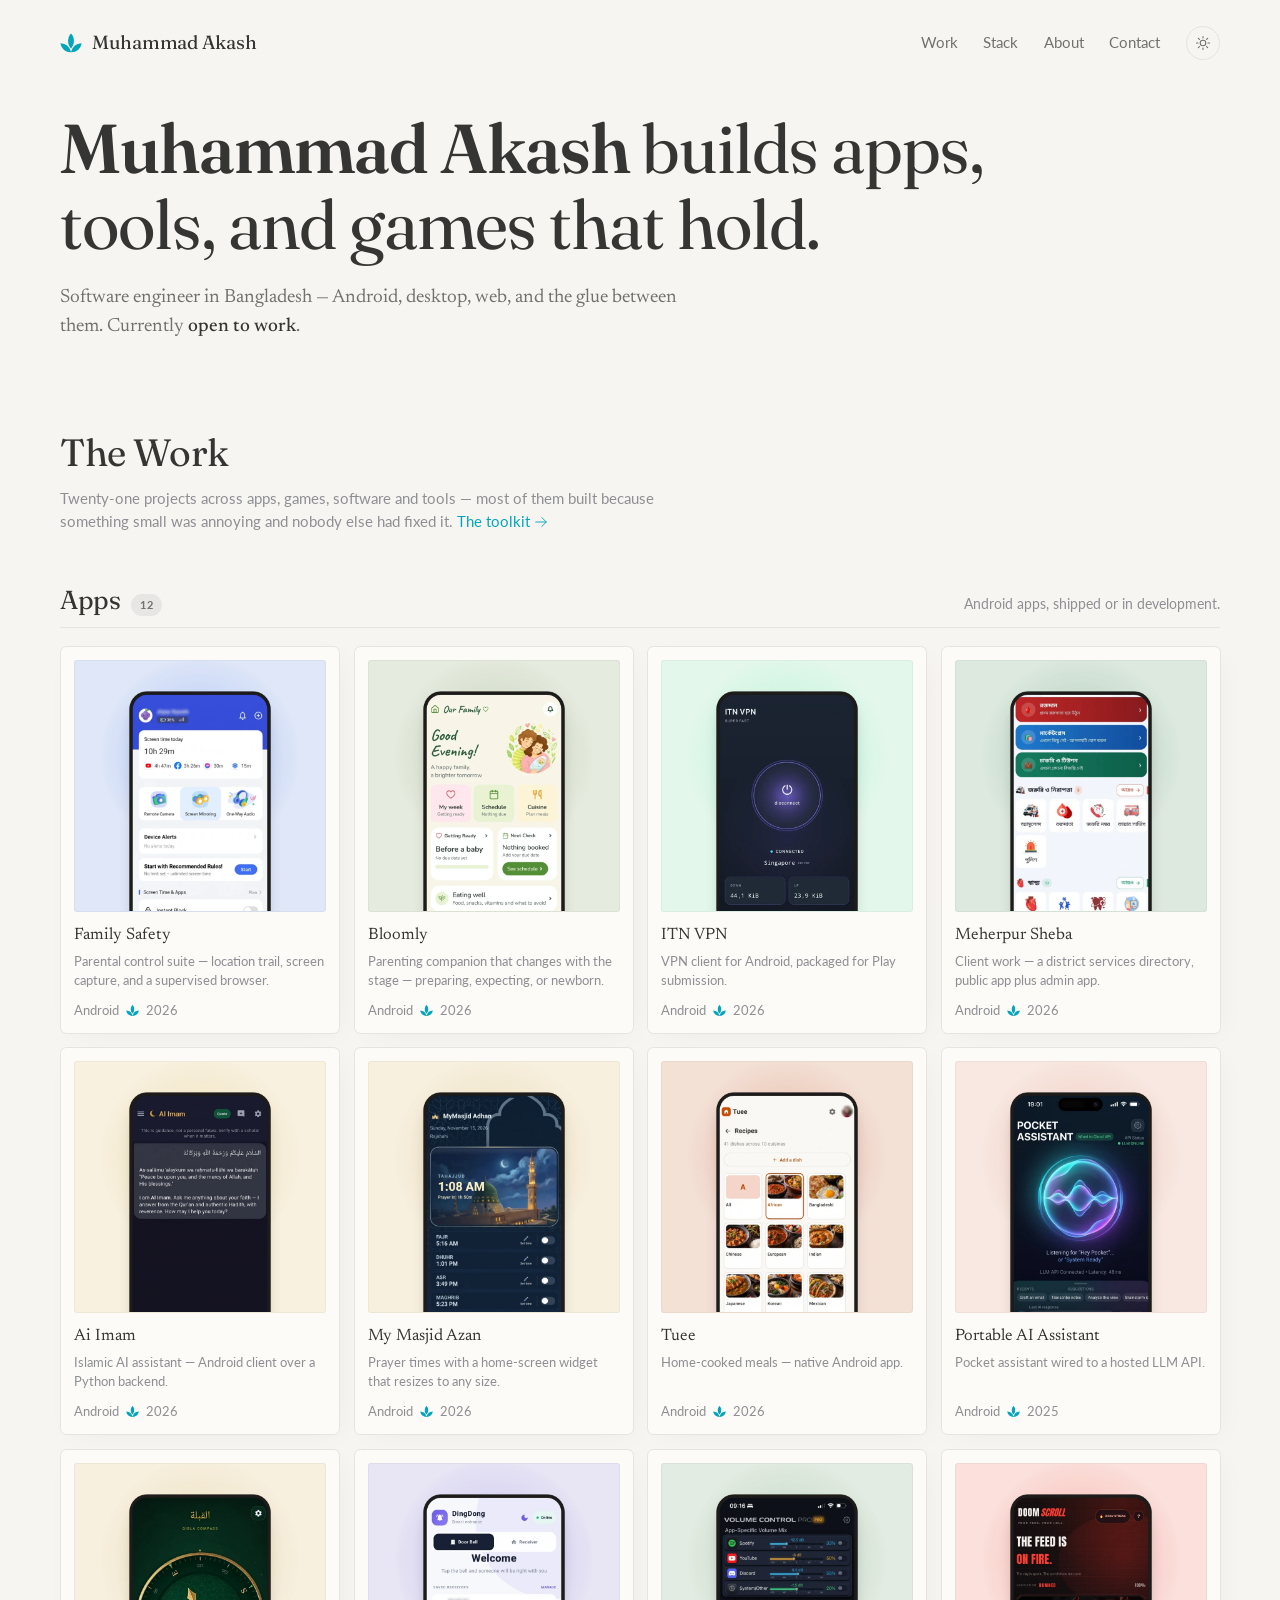
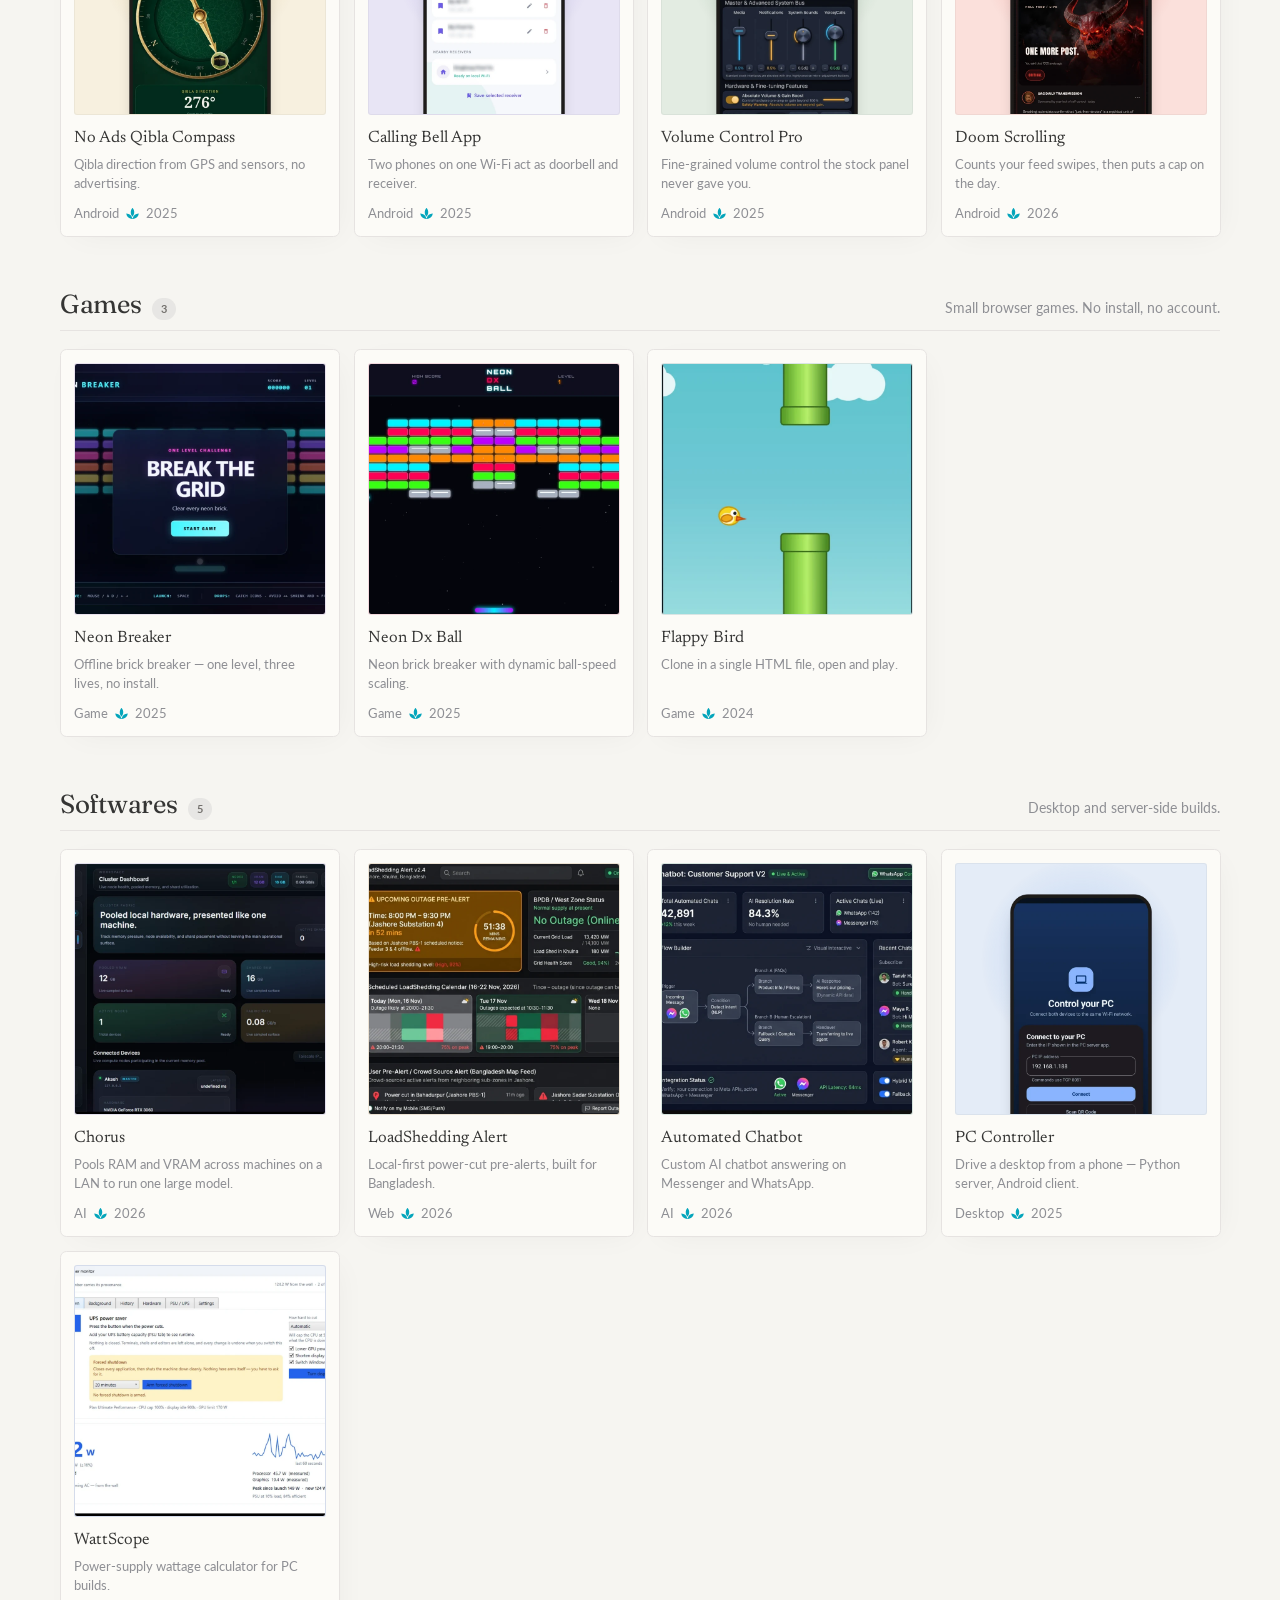
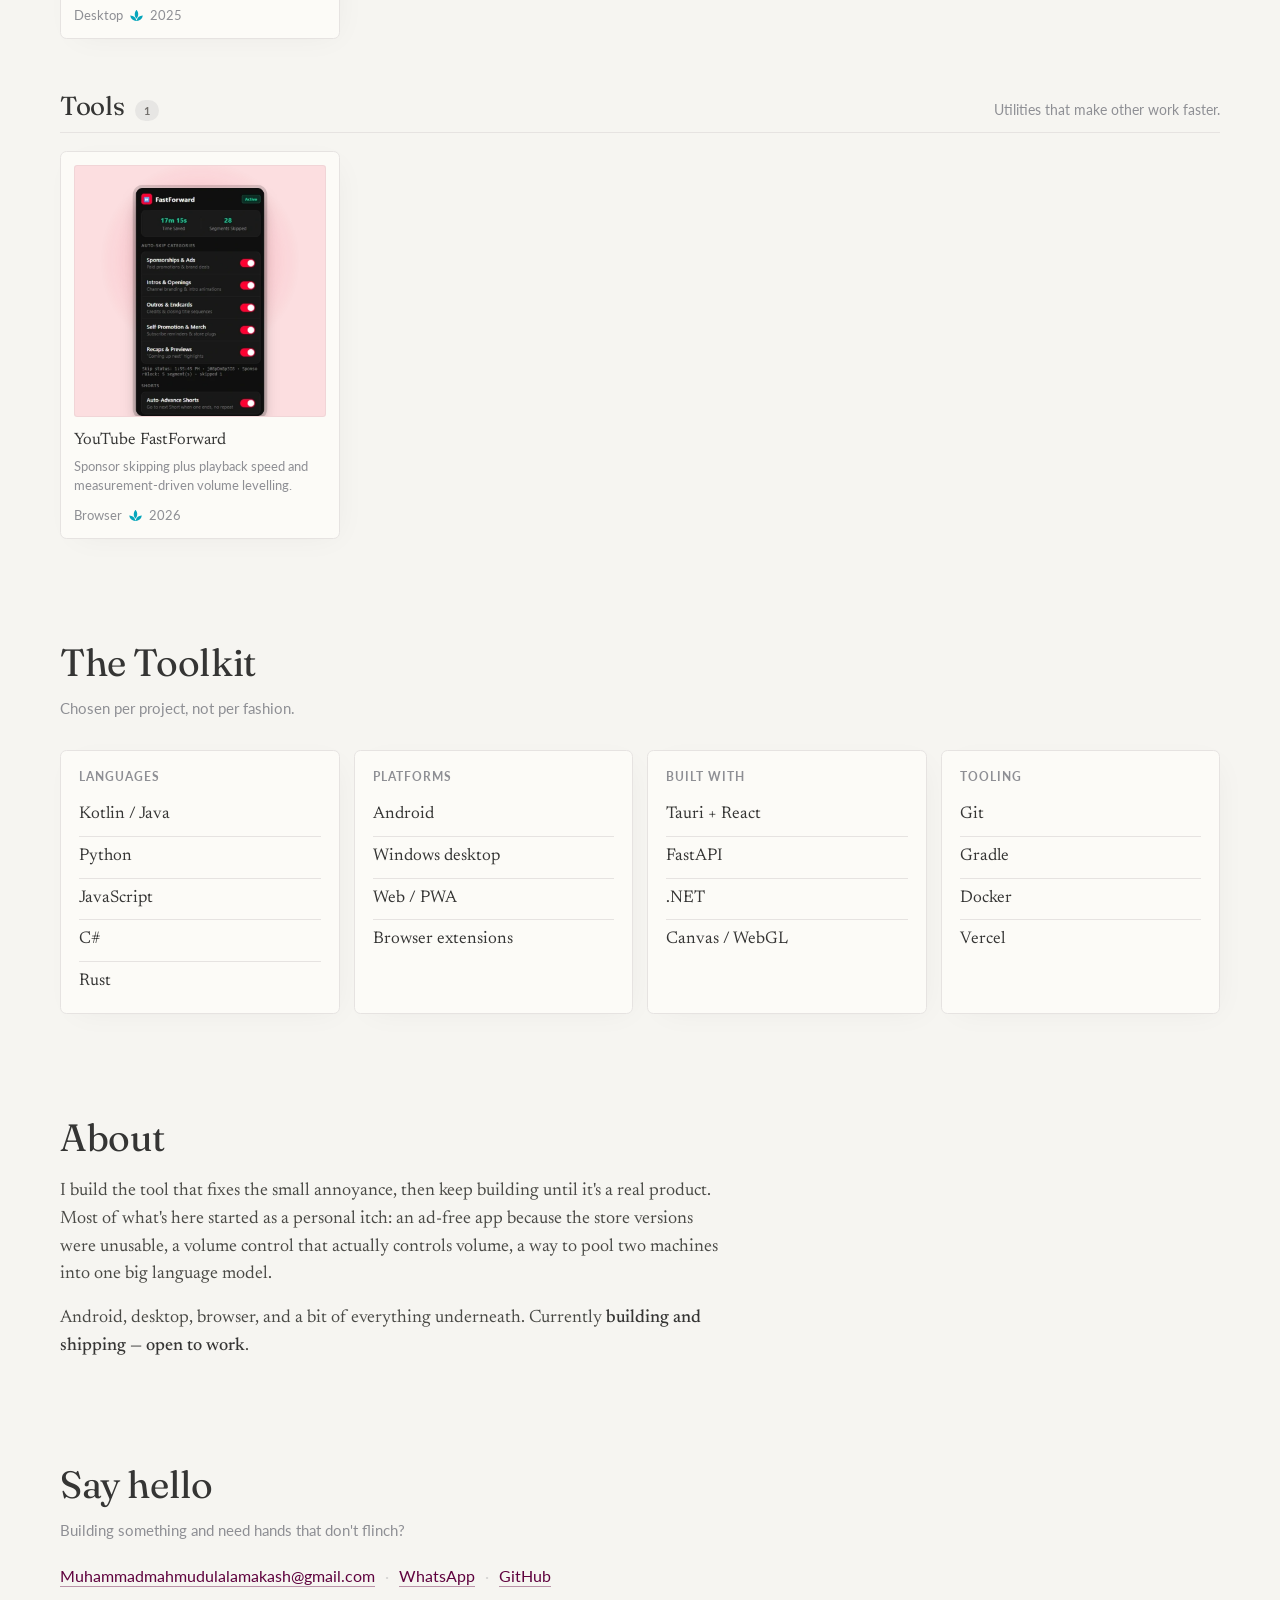
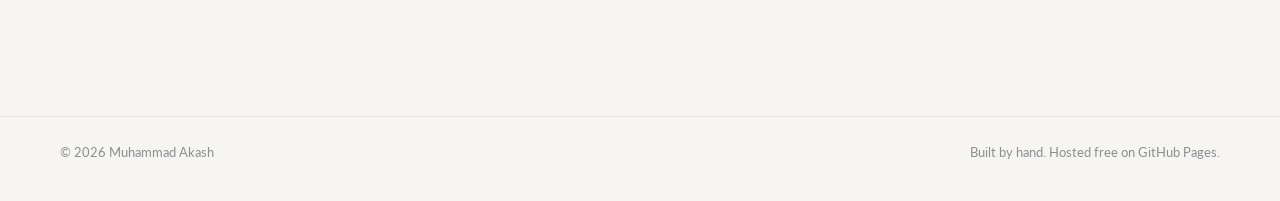
==== commit 7b8babc3: "work: Automated Chatbot art, Doom gallery leads with the floating counter Crops the chatbot dashboar" ====
--- a/index.html
+++ b/index.html
@@ -286,7 +286,7 @@
 
   <a class="card-link" href="project.html?p=automated-chatbot">
               <article class="card">
-                <div class="card-art" style="--tint:#2f9e8f"><span>AC</span></div>
+                <div class="card-art" style="--tint:#2f9e8f"><img src="img/automated-chatbot/card.webp" alt="Automated Chatbot dashboard" loading="lazy" /></div>
                 <h3>Automated Chatbot</h3>
                 <p class="card-desc">Custom AI chatbot answering on Messenger and WhatsApp.</p>
                 <div class="meta"><span>AI</span><svg class="growth"><use href="#i-sprout"/></svg><span>2026</span></div>
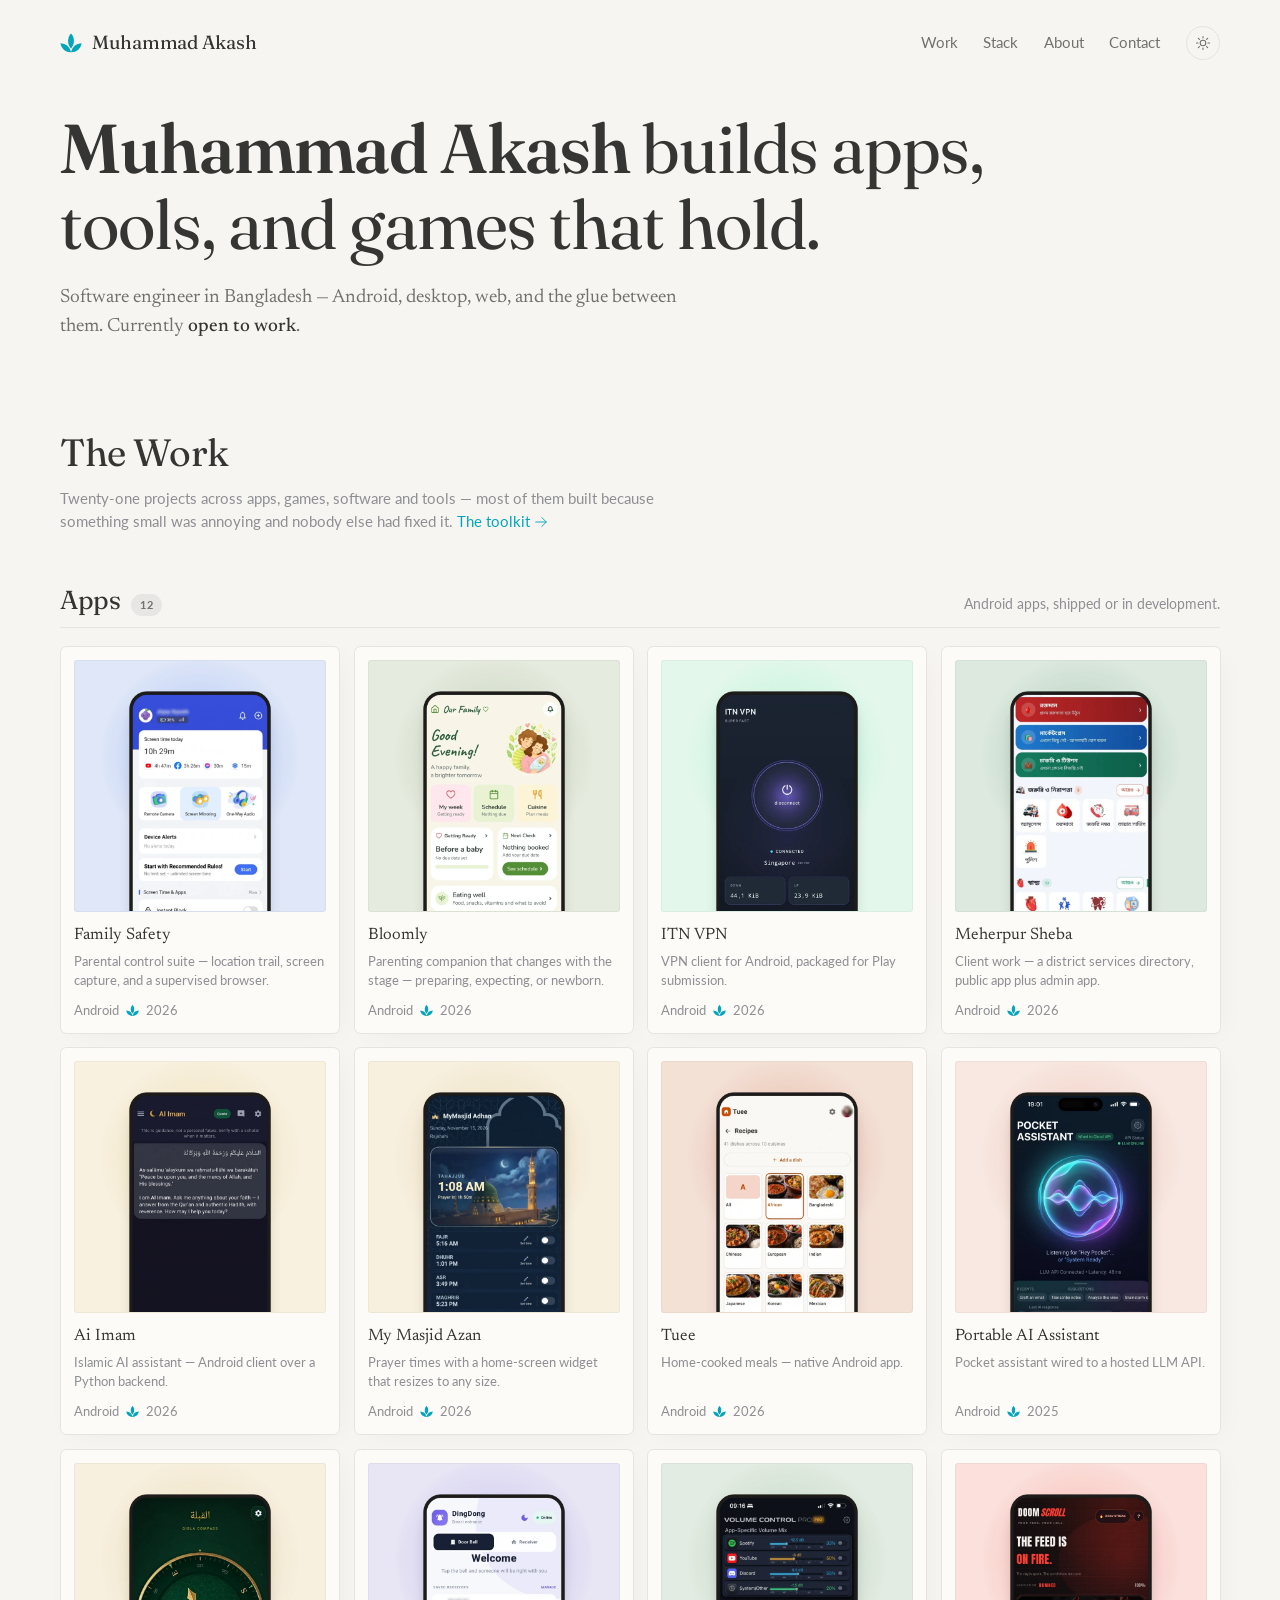
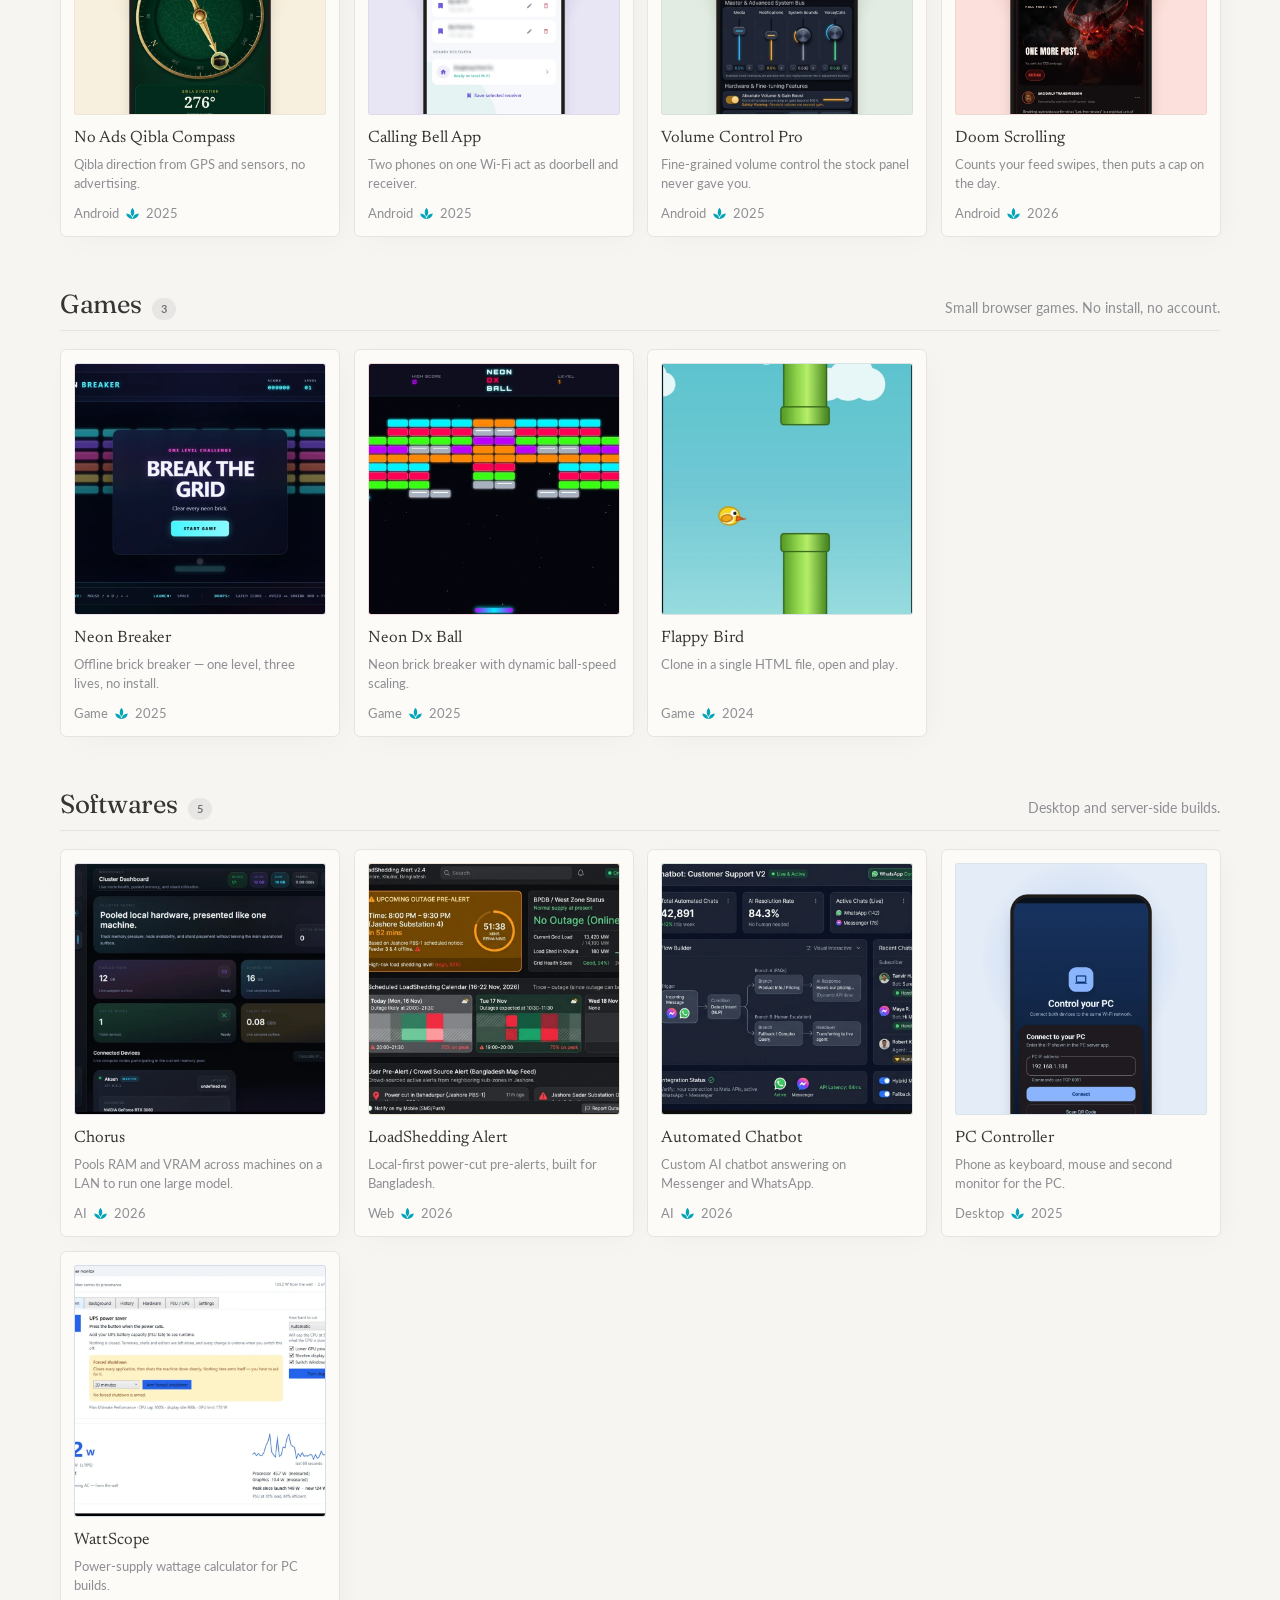
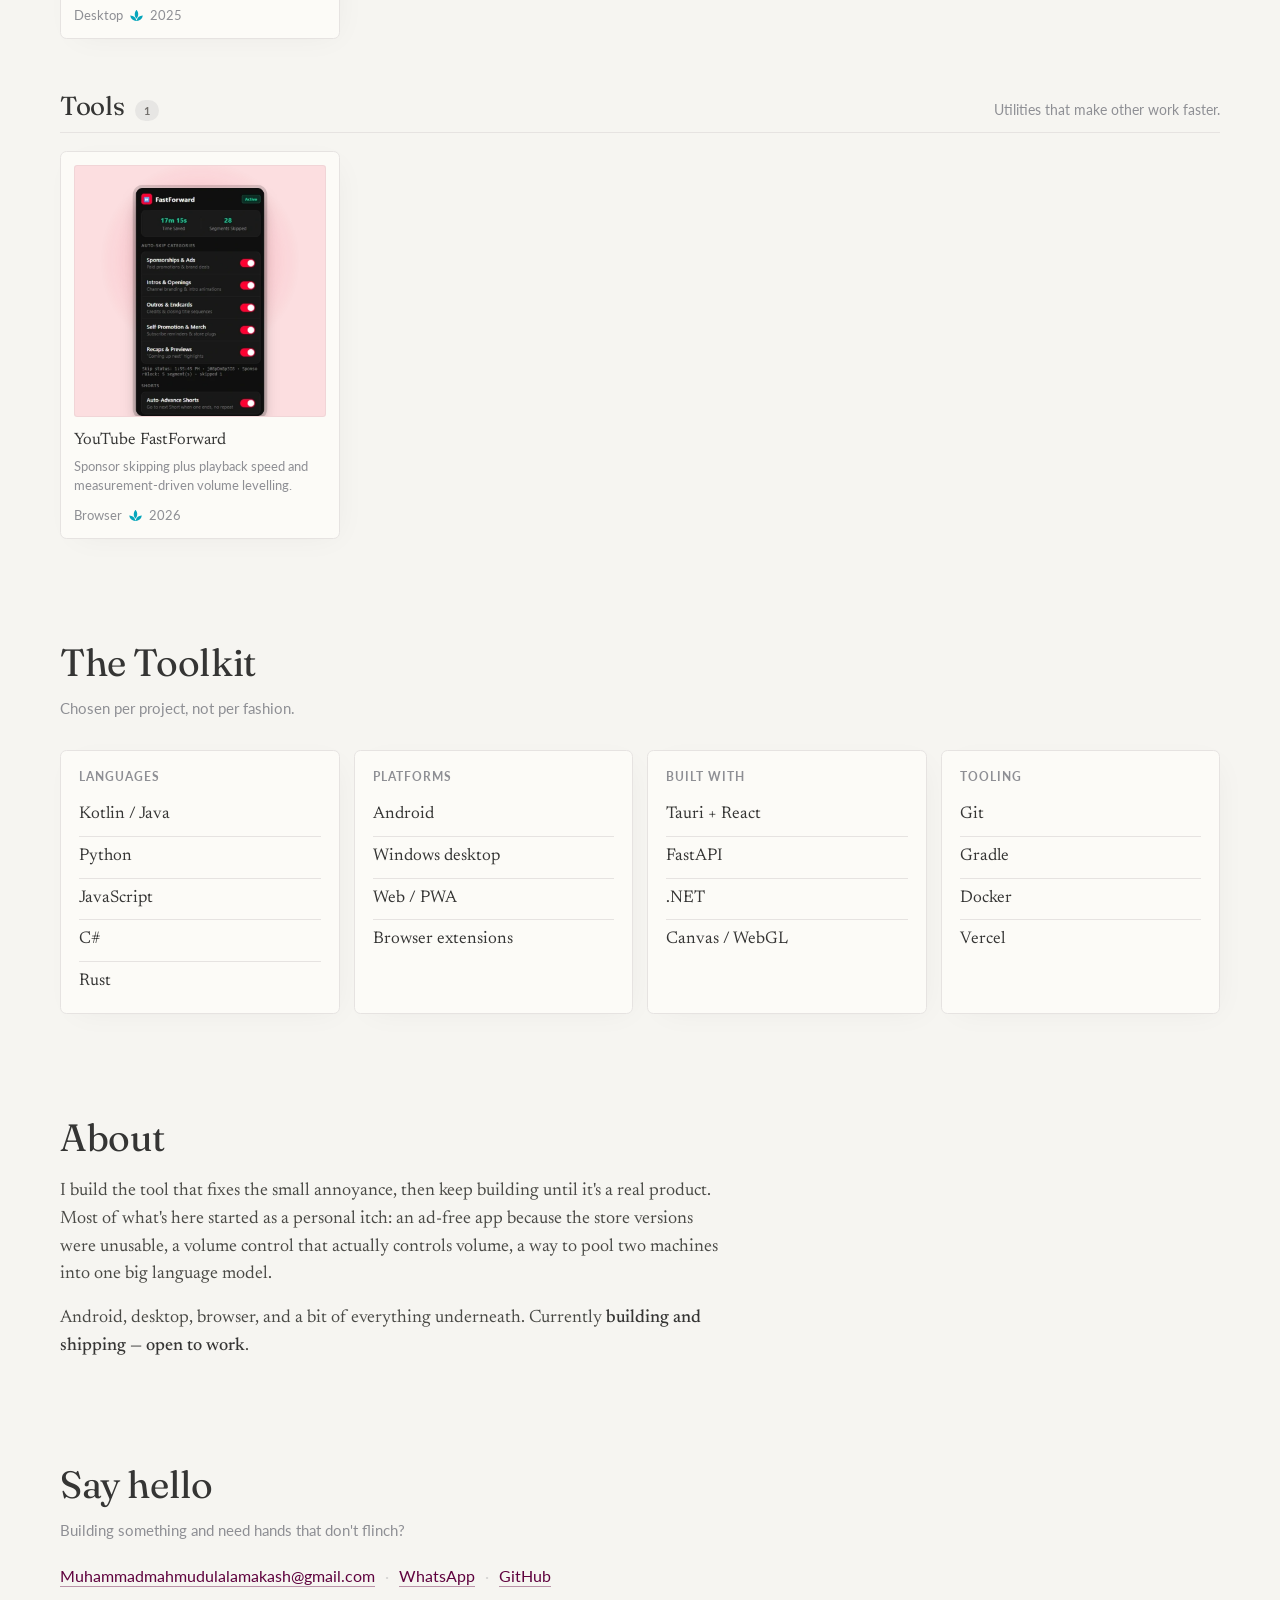
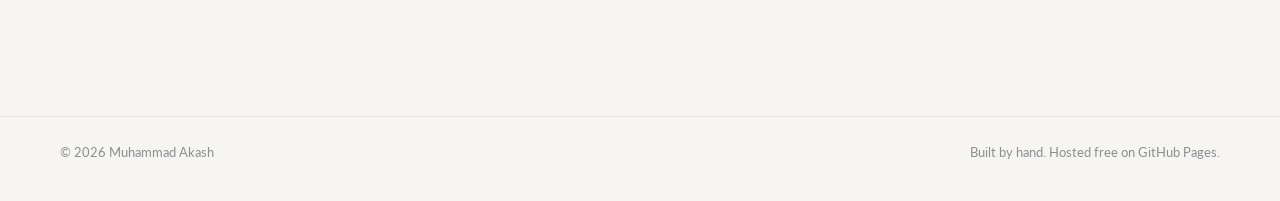
==== commit bd20c55c: "work: PC Controller doubles as a second monitor The server has always streamed the desktop as MJPEG," ====
--- a/index.html
+++ b/index.html
@@ -297,7 +297,7 @@
               <article class="card">
                 <div class="card-art" style="--tint:#4f8ff7"><img src="img/pc-controller/card.webp" alt="PC Controller — connect to a PC" loading="lazy" /></div>
                 <h3>PC Controller</h3>
-                <p class="card-desc">Drive a desktop from a phone — Python server, Android client.</p>
+                <p class="card-desc">Phone as keyboard, mouse and second monitor for the PC.</p>
                 <div class="meta"><span>Desktop</span><svg class="growth"><use href="#i-sprout"/></svg><span>2025</span></div>
               </article>
             </a>
